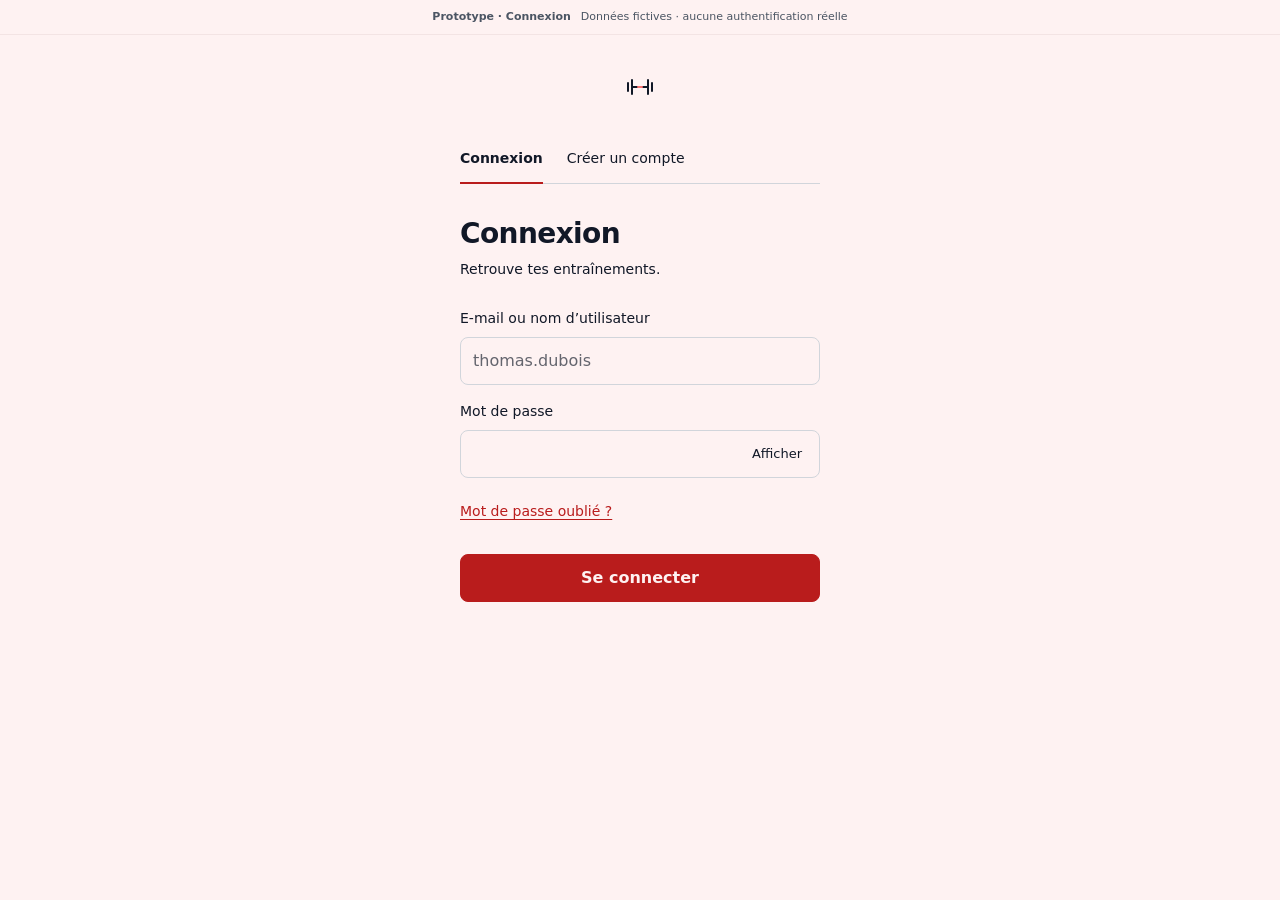
==== prototypes/propotype 1/01-connexion/index.html @ 5e23740f "update the prototype" ====
<!doctype html>
<html lang="fr">
<head>
  <meta charset="utf-8">
  <meta name="viewport" content="width=device-width, initial-scale=1">
  <meta name="theme-color" content="#FEF2F2">
  <title>Connexion — Propotype 1</title>
  <link rel="icon" href="data:,">
  <link rel="stylesheet" href="styles.css">
  <link rel="stylesheet" href="../02-questions-rapides/styles.css">
  <link rel="stylesheet" href="../commun/styles.css">
  <link rel="stylesheet" href="../05-organisation-semaine/styles.css">
  <link rel="stylesheet" href="../05-organisation-semaine/calendrier.css">
  <link rel="stylesheet" href="../06-configuration-seance/styles.css">
  <link rel="stylesheet" href="../07-partages/styles.css">
  <link rel="stylesheet" href="../08-entrainement/styles.css">
  <link rel="stylesheet" href="../commun/ergonomie.css">
  <script defer src="../commun/ergonomie.js"></script>
  <script defer src="../06-configuration-seance/exercices.js"></script>
  <script defer src="../06-configuration-seance/seance.js"></script>
  <script defer src="../08-entrainement/entrainement.js"></script>
  <script defer src="../05-organisation-semaine/semaine.js"></script>
  <script defer src="../05-organisation-semaine/calendrier.js"></script>
  <script defer src="../commun/parcours.js"></script>
  <script defer src="../03-decouverte/seances.js"></script>
  <script defer src="../03-decouverte/decouverte.js"></script>
  <script defer src="../04-mes-entrainements/gabarits.js"></script>
  <script defer src="../04-mes-entrainements/entrainements.js"></script>
  <script defer src="../07-partages/partages.js"></script>
  <script defer src="../02-questions-rapides/01-niveau/niveau.js"></script>
  <script defer src="../02-questions-rapides/02-objectif/objectif.js"></script>
  <script defer src="../02-questions-rapides/03-materiel/materiel.js"></script>
  <script defer src="../02-questions-rapides/questions.js"></script>
  <script defer src="connexion.js"></script>
</head>
<body>
  <aside class="demo-note" aria-label="Cadre de démonstration">
    <p id="demo-screen">Prototype · Connexion</p>
    <p>Données fictives · aucune authentification réelle</p>
  </aside>

  <main id="access-page" class="access-page">
    <div class="sport-mark" aria-hidden="true">
      <svg viewBox="0 0 32 32" fill="none" stroke="currentColor" stroke-width="2" stroke-linecap="round">
        <path d="M8 9v14M4 12v8m20-11v14m4-11v8M8 16h16"/>
        <path class="mark-accent" d="M14 16h4"/>
      </svg>
    </div>

    <div id="access-tabs" class="mode-tabs" role="tablist" aria-label="Accès au compte">
      <button id="login-tab" type="button" role="tab" aria-selected="true" aria-controls="login-panel" tabindex="0">Connexion</button>
      <button id="signup-tab" type="button" role="tab" aria-selected="false" aria-controls="signup-panel" tabindex="-1">Créer un compte</button>
    </div>

    <section id="login-panel" role="tabpanel" aria-labelledby="login-tab">
      <h1>Connexion</h1>
      <p class="intro">Retrouve tes entraînements.</p>
      <form id="login-form" novalidate>
        <div class="field">
          <label for="login-identifier">E-mail ou nom d’utilisateur</label>
          <input id="login-identifier" name="identifier" type="text" autocomplete="username" autocapitalize="none" autocorrect="off" spellcheck="false" placeholder="thomas.dubois" required aria-describedby="login-identifier-error">
          <p id="login-identifier-error" class="error" aria-live="polite" hidden></p>
        </div>
        <div class="field">
          <label for="login-password">Mot de passe</label>
          <div class="password-field">
            <input id="login-password" name="password" type="password" autocomplete="off" required aria-describedby="login-password-error">
            <button type="button" class="password-toggle" data-password="login-password" aria-controls="login-password" aria-pressed="false" aria-label="Afficher le mot de passe">Afficher</button>
          </div>
          <p id="login-password-error" class="error" aria-live="polite" hidden></p>
        </div>
        <button id="forgot-password" class="text-action recovery-link" type="button" aria-haspopup="dialog" aria-controls="recovery-dialog">Mot de passe oublié ?</button>
        <button class="primary-action" type="submit">Se connecter</button>
      </form>
    </section>

    <section id="signup-panel" role="tabpanel" aria-labelledby="signup-tab" hidden>
      <h1>Créer un compte</h1>
      <p class="intro">Prépare ton premier entraînement.</p>
      <form id="signup-form" novalidate>
        <div class="field">
          <label for="signup-email">E-mail</label>
          <input id="signup-email" name="email" type="email" inputmode="email" autocomplete="email" autocapitalize="none" autocorrect="off" spellcheck="false" placeholder="thomas@example.com" required aria-describedby="signup-email-error">
          <p id="signup-email-error" class="error" aria-live="polite" hidden></p>
        </div>
        <div class="field">
          <label for="signup-username">Nom d’utilisateur</label>
          <input id="signup-username" name="username" type="text" autocomplete="username" autocapitalize="none" autocorrect="off" spellcheck="false" placeholder="thomas.dubois" required aria-describedby="signup-username-error">
          <p id="signup-username-error" class="error" aria-live="polite" hidden></p>
        </div>
        <div class="field">
          <label for="signup-password">Mot de passe</label>
          <div class="password-field">
            <input id="signup-password" name="password" type="password" autocomplete="off" required aria-describedby="signup-password-error">
            <button type="button" class="password-toggle" data-password="signup-password" aria-controls="signup-password" aria-pressed="false" aria-label="Afficher le mot de passe">Afficher</button>
          </div>
          <p id="signup-password-error" class="error" aria-live="polite" hidden></p>
        </div>
        <button class="primary-action signup-submit" type="submit">Créer mon compte</button>
      </form>
    </section>

    <noscript><p>Active JavaScript pour essayer les interactions de cette maquette.</p></noscript>
  </main>

  <main id="questions-page" class="questions-page" hidden>
    <section id="question-panel" aria-labelledby="question-title">
      <div class="question-navigation">
        <button id="question-back" class="question-back" type="button" aria-label="Revenir à la connexion">
          <svg viewBox="0 0 24 24" fill="none" stroke="currentColor" stroke-width="1.7" stroke-linecap="round" stroke-linejoin="round" aria-hidden="true"><path d="m14 6-6 6 6 6M8 12h12"/></svg>
        </button>
        <button id="skip-one-question" class="text-action" type="button">Passer cette question</button>
        <button id="skip-questions" class="text-action" type="button">Passer le reste</button>
      </div>
      <p id="question-number" class="question-progress-label" role="status" aria-live="polite"></p>
      <div id="question-progress" class="question-progress" role="progressbar" aria-labelledby="question-number" aria-valuemin="1" aria-valuemax="3" aria-valuenow="1">
        <span></span><span></span><span></span>
      </div>
      <p id="question-greeting" class="question-greeting"></p>
      <h1 id="question-title" class="question-title" tabindex="-1"></h1>
      <div id="question-choices" class="question-choices" role="group" aria-labelledby="question-title" aria-describedby="question-help"></div>
      <p id="question-help" class="question-help">Choisis une réponse pour continuer.</p>
    </section>
  </main>

  <main id="landing-page" class="landing-page" hidden></main>
  <nav id="landing-navigation" aria-label="Navigation principale" hidden></nav>
  <div id="landing-notice" role="status" aria-live="polite"></div>
  <p id="storage-status" role="status" aria-live="polite"></p>

  <dialog id="filters-dialog" aria-labelledby="filters-title">
    <h2 id="filters-title">Filtres</h2>
    <div id="filters-options" class="landing-stack landing-section"></div>
    <button id="clear-filters" type="button" class="text-action">Effacer les filtres</button>
    <button id="close-filters" type="button" class="primary-action">Fermer les filtres</button>
  </dialog>

  <dialog id="recap-dialog" aria-labelledby="recap-title">
    <h2 id="recap-title"></h2>
    <p id="recap-meta" class="recap-meta"></p>
    <p id="recap-description" class="recap-description"></p>
    <h3>Exercices prévus</h3>
    <ol id="recap-exercises" class="recap-exercises"></ol>

    <div class="recap-actions">
      <button id="plan-session" type="button" class="primary-action">Ajouter au calendrier</button>
      <button id="toggle-favorite" type="button" class="landing-button" aria-pressed="false">Ajouter aux favoris</button>
      <button id="save-session" type="button" class="landing-button">Ajouter à mes entraînements</button>
    </div>
    <form id="week-form" class="landing-section" novalidate hidden>
      <label for="week-day">Date de la séance</label>
      <input id="week-day" name="day" type="date" required aria-describedby="week-day-error">
      <p id="week-day-error" class="error" hidden>Choisis une date avant d’ajouter la séance.</p>
      <button type="submit" class="primary-action landing-section">Confirmer le placement</button>
      <button id="cancel-week" type="button" class="text-action">Annuler le placement</button>
    </form>
    <p id="recap-notice" class="landing-hint landing-section" role="status" aria-live="polite"></p>
    <button id="recap-open-mine" class="text-action" type="button" hidden>Voir mes entraînements</button>
    <button id="close-recap" type="button" class="text-action dialog-return">Retour à la liste</button>
  </dialog>

  <dialog id="draft-dialog" aria-labelledby="draft-title">
    <span class="landing-tag">À compléter</span>
    <h2 id="draft-title" class="landing-section"></h2>
    <p class="landing-hint landing-section">Base personnelle conservée, sans exercices ni résultats inventés.</p>
    <dl id="draft-facts" class="draft-facts"></dl>
    <p id="draft-structure" class="landing-hint"></p>
    <p id="draft-next" class="landing-hint landing-section"></p>
    <button id="close-draft" type="button" class="text-action dialog-return">Revenir à mes entraînements</button>
  </dialog>

  <dialog id="recovery-dialog" aria-labelledby="recovery-title" aria-describedby="recovery-description">
    <h2 id="recovery-title">Réinitialiser le mot de passe</h2>
    <p id="recovery-description" class="intro">Indique l’e-mail associé à ton compte.</p>
    <form id="recovery-form" novalidate>
      <div class="field">
        <label for="recovery-email">E-mail</label>
        <input id="recovery-email" name="email" type="email" inputmode="email" autocomplete="email" autocapitalize="none" autocorrect="off" spellcheck="false" placeholder="thomas@example.com" required aria-describedby="recovery-email-error" autofocus>
        <p id="recovery-email-error" class="error" aria-live="polite" hidden></p>
      </div>
      <button class="primary-action" type="submit">Envoyer le lien</button>
    </form>
    <p id="recovery-confirmation" class="recovery-confirmation" role="status" hidden>Simulation : aucun e-mail n’a été envoyé.</p>
    <button id="close-recovery" class="text-action dialog-return" type="button">Revenir à la connexion</button>
  </dialog>
</body>
</html>
---- prototypes/propotype 1/01-connexion/styles.css ----
:root {
  color-scheme: light;
  --primary: #B91C1C;
  --accent: #F87171;
  --ink: #111827;
  --background: #FEF2F2;
  --border: rgb(17 24 39 / 30%);
}

* { box-sizing: border-box; }
body { margin: 0; background: var(--background); color: var(--ink); font: 16px/1.5 system-ui, -apple-system, "Segoe UI", sans-serif; }
button, input { font: inherit; color: inherit; }
button { cursor: pointer; }
[hidden] { display: none !important; }
:focus-visible { outline: 2px solid var(--primary); outline-offset: 4px; }
h1, h2, p { margin: 0; }
h1 { font-size: 28px; font-weight: 600; letter-spacing: -.6px; line-height: 1.25; }
h2 { font-size: 22px; font-weight: 600; line-height: 1.3; letter-spacing: -.4px; }

.demo-note { padding: 16px 24px 0; text-align: center; font-size: 11px; line-height: 1.6; }
.demo-note p:first-child { font-weight: 600; margin-bottom: 2px; }
.access-page { width: 100%; max-width: 408px; margin: 0 auto; padding: 36px 24px 48px; }
.sport-mark { width: 32px; height: 32px; margin: 0 auto 32px; }
.sport-mark svg { display: block; width: 100%; height: 100%; }
.mark-accent { stroke: var(--accent); }
.mode-tabs { display: flex; gap: 24px; margin-bottom: 32px; border-bottom: 1px solid var(--border); }
.mode-tabs button { position: relative; min-height: 48px; border: 0; background: none; padding: 12px 0; font-size: 14px; white-space: nowrap; }
.mode-tabs button[aria-selected="true"] { font-weight: 600; }
.mode-tabs button[aria-selected="true"]::after { content: ""; position: absolute; left: 0; right: 0; bottom: -1px; height: 2px; background: var(--primary); }
.intro { margin: 8px 0 28px; font-size: 14px; }
.field { margin-bottom: 16px; }
label { display: block; margin-bottom: 8px; font-size: 14px; font-weight: 500; }
input { display: block; width: 100%; min-width: 0; height: 48px; padding: 11px 12px; border: 1px solid var(--border); border-radius: 8px; background: var(--background); }
input::placeholder { color: rgb(17 24 39 / 65%); opacity: 1; }
input:focus { border-color: var(--primary); }
input[aria-invalid="true"] { border-color: var(--primary); }
.password-field { position: relative; }
.password-field input { padding-right: 92px; }
.password-toggle { position: absolute; top: 2px; right: 3px; min-width: 80px; min-height: 44px; padding: 0 8px; background: none; border: 0; border-radius: 6px; font-size: 13px; }
.text-action { min-height: 44px; padding: 10px 0; background: none; border: 0; border-radius: 3px; color: var(--primary); font-size: 14px; text-align: left; text-decoration: underline; text-underline-offset: 3px; }
.recovery-link { display: block; margin: -4px 0 20px; }
.primary-action { display: block; width: 100%; min-height: 48px; border: 1px solid var(--primary); border-radius: 8px; background: var(--primary); color: var(--background); padding: 11px 16px; font-weight: 600; }
.primary-action:hover { background: var(--background); color: var(--primary); }
.signup-submit { margin-top: 28px; }
.error { font-size: 13px; line-height: 1.5; margin-top: 6px; color: var(--primary); }
.success-label { font-size: 13px; font-weight: 600; color: var(--primary); margin-bottom: 16px; }
dialog { width: calc(100% - 48px); max-width: 408px; max-height: calc(100dvh - 48px); padding: 24px; border: 1px solid var(--border); border-radius: 12px; background: var(--background); color: var(--ink); overflow-y: auto; }
dialog::backdrop { background: rgb(17 24 39 / 35%); }
.dialog-return { display: block; margin-top: 16px; }
.recovery-confirmation { padding: 16px; border-left: 3px solid var(--accent); font-size: 14px; }

@media (max-height: 650px) { .access-page { padding-top: 24px; } .sport-mark { margin-bottom: 24px; } }
---- prototypes/propotype 1/02-questions-rapides/styles.css ----
.questions-page { width: 100%; max-width: 408px; margin: 0 auto; padding: 24px 24px 32px; }
.question-navigation { display: flex; align-items: center; justify-content: space-between; gap: 12px; margin-bottom: 24px; }
.question-back { display: grid; place-items: center; width: 44px; min-height: 44px; padding: 0; background: none; border: 0; border-radius: 8px; }
.question-back svg { width: 22px; height: 22px; }
.question-navigation .text-action { text-decoration: none; }
.question-progress-label { font-size: 14px; margin-bottom: 10px; }
.question-progress { display: flex; gap: 6px; margin-bottom: 28px; }
.question-progress span { flex: 1; height: 4px; background: var(--border); border-radius: 4px; }
.question-progress span.active { background: var(--primary); }
.question-greeting { overflow: hidden; text-overflow: ellipsis; white-space: nowrap; font-size: 16px; margin-bottom: 8px; }
.question-title { font-size: 28px; margin-bottom: 24px; }
.question-title:focus, #destination-title:focus { outline: none; }
.question-choices { display: grid; gap: 12px; }
.question-choice { display: flex; align-items: center; justify-content: space-between; gap: 8px; width: 100%; min-height: 56px; padding: 12px 16px; background: var(--background); border: 1px solid var(--border); border-radius: 8px; font-size: 16px; text-align: left; }
.question-choice[aria-pressed="true"] { border-color: var(--primary); box-shadow: inset 0 0 0 1px var(--primary); }
.answer-mark { color: var(--primary); flex: none; }
.question-help { font-size: 14px; margin-top: 16px; }
.destination-label { font-size: 13px; color: var(--primary); margin-bottom: 12px; }
.destination-description { font-size: 14px; margin-top: 12px; }
.destination-preferences { font-size: 14px; margin-top: 24px; }
.destination-preferences div { border-bottom: 1px solid var(--border); padding: 12px 0; }
.destination-preferences dt { font-weight: 600; }
.destination-preferences dd { margin: 4px 0 0; }
@media (max-height: 650px) {
  .questions-page { padding-top: 16px; padding-bottom: 24px; }
  .question-navigation { margin-bottom: 16px; }
  .question-progress { margin-bottom: 20px; }
  .question-title { font-size: 26px; margin-bottom: 20px; }
}
@media (prefers-reduced-motion: no-preference) {
  .question-choice { transition: border-color .1s; }
}
---- prototypes/propotype 1/commun/styles.css ----
.landing-page { width:100%; max-width:480px; margin:0 auto; padding:24px 24px 116px; }
.landing-page h1:focus { outline:none; }
.landing-page h2 { font-size:20px; }
.landing-greeting { margin-bottom:8px; font-size:14px; overflow:hidden; text-overflow:ellipsis; white-space:nowrap; }
.landing-lead { margin:12px 0 24px; font-size:14px; }
.landing-hint { font-size:13px; }
.landing-row { display:flex; align-items:center; justify-content:space-between; gap:12px; }
.landing-stack { display:grid; gap:12px; }
.landing-section { margin-top:28px; }
.landing-button { min-height:44px; border:1px solid var(--border); border-radius:8px; background:var(--background); padding:10px 14px; font-weight:500; }
.landing-button.full { width:100%; }
.landing-tag { display:inline-block; padding:3px 7px; border:1px solid var(--border); border-radius:4px; font-size:11px; }
.landing-card { display:block; width:100%; text-align:left; padding:18px; border:1px solid var(--border); border-radius:8px; background:var(--background); }
.landing-card h3 { margin:0 0 8px; font-size:17px; font-weight:600; }
.landing-card p { margin:4px 0 0; font-size:13px; }
.landing-card .card-origin { margin-top:12px; font-size:11px; }
.library-sections { display:flex; gap:20px; border-bottom:1px solid var(--border); margin:24px 0; }
.library-sections button { min-height:44px; background:none; border:0; border-bottom:2px solid transparent; padding:10px 0; font-size:14px; }
.library-sections button[aria-pressed="true"] { border-bottom-color:var(--primary); font-weight:600; }
.filter-toolbar { margin:12px 0; }
.active-filters { display:flex; flex-wrap:wrap; gap:6px; margin:8px 0; }
.active-filters button { min-height:44px; border:1px solid var(--border); border-radius:8px; background:var(--background); font-size:12px; padding:7px 10px; }
.results-heading { margin:24px 0 16px; }
.results-heading p { margin-top:6px; font-size:13px; }
.empty-content { border:1px dashed var(--border); border-radius:8px; padding:24px 18px; margin-top:24px; }
.empty-content h2 { margin-bottom:12px; }
.empty-content p { font-size:14px; }
.empty-content button { margin-top:16px; }
.personal-actions { margin:24px 0; }
.personal-actions .primary-action { width:auto; }
.create-form { margin-top:28px; }
.create-form label { margin-bottom:16px; }
.create-form label input,.create-form label select { margin-top:8px; }
select { display:block; width:100%; min-width:0; min-height:48px; padding:10px 12px; border:1px solid var(--border); border-radius:8px; background:var(--background); color:var(--ink); font:inherit; }
select[aria-invalid="true"] { border-color:var(--primary); }
.form-help { font-size:13px; margin:0 0 20px; }
.recap-meta { margin:12px 0 20px; font-size:14px; }
.recap-description { font-size:14px; margin-bottom:20px; }
.recap-exercises { padding-left:22px; font-size:14px; }
.recap-exercises li { margin-bottom:12px; }
.recap-actions { display:grid; gap:10px; margin-top:24px; }
.saved-list { padding-left:20px; font-size:14px; }
.saved-list li { margin:8px 0; }
.draft-facts { font-size:14px; margin-top:20px; }
.draft-facts div { margin-bottom:12px; }
.draft-facts dt { font-weight:600; }
.draft-facts dd { margin:3px 0 0; }
#landing-navigation { position:fixed; bottom:0; left:50%; transform:translateX(-50%); width:min(480px,100%); display:flex; gap:4px; padding:8px 8px max(12px,env(safe-area-inset-bottom)); border-top:1px solid var(--border); background:var(--background); z-index:2; }
#landing-navigation button { flex:1; min-width:0; display:grid; justify-items:center; gap:5px; min-height:56px; border:0; background:none; font-size:11px; padding:6px 3px; }
#landing-navigation button span { font-size:19px; }
#landing-navigation button[aria-current="page"] { color:var(--primary); font-weight:600; }
#landing-notice { position:fixed; bottom:100px; left:50%; transform:translateX(-50%); max-width:calc(100% - 32px); width:max-content; border:1px solid var(--border); border-left:3px solid var(--accent); border-radius:8px; background:var(--background); padding:12px 16px; font-size:13px; z-index:5; pointer-events:none; }
#landing-notice:empty { display:none; }
dialog .field { margin-top:18px; }
@media (max-width:360px) { .landing-page { padding-left:20px; padding-right:20px; } }
---- prototypes/propotype 1/05-organisation-semaine/styles.css ----
.week-heading { margin:20px 0 12px; }
.week-summary { padding:16px; border:1px solid var(--border); border-radius:8px; margin-bottom:20px; }
.week-summary p + p { margin-top:8px; }
.week-days { list-style:none; padding:0; display:grid; gap:10px; }
.week-day { display:flex; align-items:center; justify-content:space-between; gap:12px; width:100%; text-align:left; padding:16px; min-height:76px; border:1px dashed var(--border); border-radius:8px; background:var(--background); }
.week-day.is-session { border-style:solid; border-left:4px solid var(--primary); }
.week-day.is-rest { border-style:solid; }
.week-day strong,.week-day small { display:block; }
.week-day small { font-size:14px; margin-top:6px; overflow-wrap:anywhere; }
.week-day span:last-child { font-size:12px; flex-shrink:0; }
.week-cycle { border-top:1px solid var(--border); padding-top:20px; }
.week-cycle p { margin-bottom:12px; }
.week-editor label { display:block; margin-top:16px; }
.week-editor input,.week-editor select { margin-top:8px; }
.week-editor .week-check { display:flex; align-items:start; gap:10px; font-size:14px; }
.week-editor .week-check input { width:20px; height:20px; margin:0; flex-shrink:0; }
.week-editor h2 { overflow-wrap:anywhere; }
.week-actions { display:grid; gap:10px; margin-top:24px; }
.week-day:focus-visible { outline:2px solid var(--primary); outline-offset:3px; }

.day-exercises { margin-top:6px; font-size:14px; color:var(--primary); }
---- prototypes/propotype 1/05-organisation-semaine/calendrier.css ----
.landing-page.has-calendar { max-width:760px; }
.calendar-heading { display:flex; align-items:center; justify-content:space-between; gap:12px; margin:12px 0 28px; }
.calendar-heading h1 { margin:4px 0 0; }
.calendar-heading .primary-action { width:auto; margin:0; padding:10px 18px; }
.calendar-eyebrow { font-size:10px; letter-spacing:.13em; font-weight:700; color:#6b7280; margin:0 0 6px; }
.calendar-toolbar,.calendar-period { display:flex; align-items:center; justify-content:space-between; gap:8px; margin-bottom:20px; }
.calendar-switch { display:flex; padding:4px; background:#f3f4f6; border-radius:10px; }
.calendar-switch button { min-height:44px; border:0; background:transparent; border-radius:7px; padding:8px 20px; font-size:14px; }
.calendar-switch button[aria-pressed="true"] { background:#fff; color:var(--primary); box-shadow:0 1px 4px #1118271a; font-weight:600; }
.calendar-period h2 { font-size:19px; margin:0; text-transform:capitalize; }
.calendar-period > div { display:flex; gap:6px; }
.calendar-period button { font-size:23px; padding:4px 13px; }
.calendar-grid { display:grid; grid-template-columns:repeat(7,minmax(0,1fr)); border:1px solid #e5e7eb; border-radius:12px; overflow:hidden; background:#fff; }
.calendar-weekday { padding:12px 0; text-align:center; font-size:11px; color:#6b7280; background:#f9fafb; }
.calendar-cell { min-width:0; min-height:84px; border-top:1px solid #f0f0f0; border-right:1px solid #f0f0f0; padding:3px; }
.calendar-cell:nth-child(7n) { border-right:0; }
.calendar-cell.is-selected { background:#fff1f2; box-shadow:inset 0 0 0 1px #b91c1c; }
.calendar-cell.is-outside { background:#fafafa; color:#9ca3af; }
.calendar-date { display:block; width:100%; min-height:44px; border:0; background:transparent; font-size:12px; padding:2px; }
.calendar-date span { display:inline-grid; place-items:center; width:28px; height:28px; border-radius:50%; }
.calendar-date[aria-current="date"] span { background:var(--primary); color:#fff; font-weight:700; }
.calendar-markers { display:grid; gap:3px; min-width:0; }
.calendar-chip { display:block; width:100%; min-width:0; max-width:100%; overflow:hidden; border:0; border-left:2px solid #b91c1c; border-radius:3px; padding:4px 3px; background:#fee2e2; color:#991b1b; font-size:10px; text-align:left; cursor:grab; }
.calendar-chip span { display:block; overflow:hidden; text-overflow:ellipsis; white-space:nowrap; }
.calendar-chip.is-rest { border-color:#047857; background:#d1fae5; color:#065f46; }
.calendar-grid.is-week .calendar-cell { min-height:70px; }
.calendar-grid.is-week .calendar-chip { height:5px; padding:0; border:0; border-radius:3px; }
.calendar-grid.is-week .calendar-chip span { position:absolute; width:1px; height:1px; overflow:hidden; clip-path:inset(50%); }
.calendar-cell.is-drop-target { box-shadow:inset 0 0 0 2px #b91c1c; background:#ffe4e6; }
.calendar-legend { display:flex; gap:18px; font-size:11px; color:#6b7280; margin:14px 0 28px; }
.calendar-legend span::before { content:''; display:inline-block; width:7px; height:7px; border-radius:50%; margin-right:6px; background:#b91c1c; }
.calendar-legend .legend-rest::before { background:#047857; }
.calendar-selected h2 { font-size:19px; margin:0; text-transform:capitalize; }
.calendar-agenda { display:grid; gap:12px; margin:20px 0 12px; }
.agenda-card { display:flex; gap:14px; align-items:flex-start; width:100%; padding:18px; border:1px solid #fecaca; border-left:4px solid #b91c1c; border-radius:10px; text-align:left; background:#fff; cursor:grab; }
.agenda-card > span:last-child { display:grid; gap:8px; min-width:0; }
.agenda-card strong { font-size:16px; overflow-wrap:anywhere; }
.agenda-card small { color:#991b1b; font-size:10px; letter-spacing:.04em; }
.agenda-card span span { font-size:12px; line-height:1.6; color:#6b7280; }
.agenda-symbol { color:#b91c1c; background:#fff1f2; padding:8px; border-radius:8px; font-size:20px; }
.agenda-card.is-rest { border-color:#a7f3d0; border-left-color:#047857; }
.agenda-card.is-rest small,.agenda-card.is-rest .agenda-symbol { color:#065f46; }
.agenda-card.is-rest .agenda-symbol { background:#ecfdf5; }
.calendar-empty { padding:20px 0; color:#6b7280; font-size:14px; line-height:1.8; }
.calendar-week-action { min-height:44px; font-size:13px; margin-bottom:20px; }
.saved-workouts { border-top:1px solid #e5e7eb; padding-top:8px; margin-top:16px; }
.saved-workouts > summary { font-size:17px; font-weight:600; cursor:pointer; padding:18px 0; }
.saved-workouts > summary span { font-size:12px; font-weight:400; color:#6b7280; margin-left:8px; }
.calendar-choices { display:grid; gap:12px; margin-top:24px; }
.calendar-choices .primary-action { margin:0; }
.calendar-dialog label { margin-top:18px; }
.calendar-dialog input { margin-top:8px; }
.calendar-session-info { margin:16px 0 24px; font-size:13px; line-height:1.7; }
.calendar-session-actions { display:flex; gap:8px; flex-wrap:wrap; margin-bottom:24px; }
@media (max-width:400px) {
  .landing-page.has-calendar { padding-left:14px; padding-right:14px; }
  .calendar-heading .primary-action { padding:10px 12px; font-size:13px; }
  .calendar-switch button { padding:8px 13px; }
  .calendar-period h2,.calendar-selected h2 { font-size:16px; }
  .calendar-cell { min-height:76px; padding:2px; }
  .calendar-chip { font-size:9px; padding:3px 1px; }
}
.calendar-chip,.agenda-card { -webkit-user-select:none; user-select:none; }
.is-dragging { opacity:.55; }
@media (max-width:600px) { .calendar-cell { min-height:62px; } }
---- prototypes/propotype 1/06-configuration-seance/styles.css ----
.session-add { margin:16px 0; }
.session-exercises { list-style:none; padding:0; display:grid; gap:14px; }
.session-card { border:1px solid var(--border); border-radius:8px; padding:16px; }
.exercise-edit { display:grid; gap:10px; width:100%; border:0; background:none; padding:0; text-align:left; min-height:60px; }
.exercise-edit strong { font-size:17px; overflow-wrap:anywhere; }
.exercise-edit span { font-size:14px; }
.exercise-edit small { color:var(--primary); font-size:13px; }
.exercise-actions { display:flex; flex-wrap:wrap; gap:8px; margin-top:14px; }
.exercise-actions .text-action { min-height:44px; padding:8px; }
.exercise-actions button:disabled { opacity:.45; cursor:default; }
.tracking-fixed { font-size:14px; margin:16px 0; }
.tracking-choice { display:flex; gap:12px; align-items:center; min-height:48px; font-size:14px; }
.tracking-choice input { width:20px; height:20px; margin:0; flex-shrink:0; }
.tracking-choices details { margin-top:12px; }
.tracking-choices summary,.exercise-dialog summary { min-height:44px; padding:12px 0; cursor:pointer; font-size:14px; }
.exercise-dialog { max-height:85dvh; overflow-y:auto; }
.exercise-dialog textarea { width:100%; margin-top:8px; padding:10px; border:1px solid var(--border); border-radius:8px; background:var(--background); color:var(--ink); font:inherit; resize:vertical; }
.reps-range { display:grid; grid-template-columns:1fr 1fr; gap:12px; }
.reps-range label { min-width:0; }
.reps-range input { min-width:0; }
@media (max-width:360px) { .reps-range { grid-template-columns:1fr; gap:0; } }
.exercise-picker { display:grid; grid-template-columns:minmax(0,1fr) 120px; gap:16px; align-items:center; margin:24px 0 16px; }
.exercise-picker-controls { min-width:0; }
.exercise-picker-controls label + label { margin-top:16px; }
.exercise-picker-controls input,.exercise-picker-controls select { margin-top:8px; }
.exercise-preview { margin:0; min-width:0; }
.exercise-preview img { display:block; width:100%; height:120px; object-fit:contain; border-radius:10px; }
.exercise-preview figcaption { font-size:12px; line-height:1.5; margin-top:8px; }
.exercise-picker-controls .landing-hint { margin-top:10px; }
#new-exercise-form input[type="file"] { padding:8px; font-size:13px; }
@media (max-width:360px) { .exercise-picker { grid-template-columns:minmax(0,1fr) 86px; gap:10px; } .exercise-preview img { height:94px; } }

.creation-preferences summary { min-height:44px; padding:12px 0; cursor:pointer; font-size:14px; }

.preparation-subtitle { margin:10px 0 24px; font-size:14px; color:#4b5563; }
.preparation-actions { margin:24px 0 16px; }
.preparation-actions h2 { font-size:19px; }
.preparation-card { background:#fff; border-color:#e5e7eb; }
.preparation-card.is-incomplete { border-color:#b91c1c; background:#fff1f2; }
.preparation-exercise-heading { display:flex; align-items:center; gap:14px; margin-bottom:16px; }
.preparation-exercise-heading img { flex:0 0 80px; width:80px; height:80px; object-fit:contain; background:#fff; border-radius:8px; }
.preparation-exercise-heading > div { min-width:0; }
.preparation-exercise-heading h2 { font-size:17px; overflow-wrap:anywhere; }
.preparation-exercise-heading p { font-size:12px; color:#4b5563; margin:6px 0; }
.completion-label { font-size:11px; color:#4b5563; }
.is-incomplete .completion-label { color:#b91c1c; font-weight:600; }
.exercise-instruction { font-size:14px; margin-bottom:18px; }
.prepared-targets { font-size:14px; font-weight:600; margin-bottom:16px; }
.prepared-details { font-size:13px; margin:0; }
.prepared-details div + div { margin-top:12px; }
.prepared-details dt { font-weight:600; }
.prepared-details dd { margin:4px 0 0; white-space:pre-wrap; overflow-wrap:anywhere; }
.inline-targets { display:grid; grid-template-columns:repeat(2,minmax(0,1fr)); gap:10px; margin-bottom:12px; }
.inline-targets label { font-size:12px; }
.inline-targets input { margin-top:6px; background:#fff; }
.inline-targets input.is-missing { background:#fff1f2; border-color:#b91c1c; }
.preparation-card textarea { display:block; width:100%; margin-top:6px; padding:10px; border:1px solid var(--border); border-radius:8px; background:#fff; color:var(--ink); font:inherit; resize:vertical; }
.preparation-card > label { margin-top:14px; }
.preparation-footer { display:grid; gap:12px; margin-top:28px; }
.review-points { padding:16px; border:1px solid #e5e7eb; border-radius:10px; background:#fff; }
.review-points h2 { font-size:17px; margin-bottom:10px; }
.review-points p { font-size:13px; overflow-wrap:anywhere; }
.review-points article { border-left:3px solid var(--primary); padding-left:12px; margin:12px 0; }
.review-points article p + p { margin-top:6px; }
.review-points .landing-hint { margin-top:12px; font-size:11px; color:#4b5563; }
.preparation-notice { margin:18px 0; font-size:13px; line-height:1.7; }
#preparation-scope .tracking-choice { align-items:flex-start; }
#preparation-scope input { width:20px; flex:0 0 20px; margin-top:3px; }
.preparation-cycle { margin:-12px 0 20px; font-size:12px; color:#4b5563; }
---- prototypes/propotype 1/07-partages/styles.css ----
.t4-card,.t4-preview { border:1px solid var(--border); border-radius:10px; padding:16px; background:var(--background); }
.t4-card h2,.t4-preview h2 { margin:0 0 8px; font-size:18px; }
.t4-card p { margin:6px 0 12px; font-size:14px; }
.t4-program { padding-left:22px; }
.t4-program > li { margin:12px 0; }
.t4-program ul { padding-left:20px; font-size:14px; }
.t4-privacy { margin-top:24px; padding:14px; border:1px dashed var(--border); border-radius:8px; background:#f7f8fa; }
.t4-privacy h2 { margin:0 0 8px; font-size:17px; }
.t4-privacy ul { margin:0; padding-left:20px; font-size:14px; }
.t4-check { display:flex; align-items:flex-start; gap:10px; margin:20px 0; font-size:14px; }
.t4-check input,.t4-fieldset input { width:20px; height:20px; flex:none; accent-color:var(--primary); }
.t4-error,.t4-ok { border-radius:8px; padding:12px; font-size:14px; }
.t4-error { color:#8f1818; background:#fff0f0; }
.t4-ok { color:#14532d; background:#eef8f0; }
.t4-fieldset { margin:20px 0; padding:14px; border:1px solid var(--border); border-radius:8px; }
.t4-fieldset label { display:flex; align-items:center; gap:8px; margin:12px 0; }
.t4-preview { margin-top:20px; }
.t4-preview h3 { margin-top:20px; }
.t4-privacy-note { border-top:1px solid var(--border); padding-top:12px; font-size:13px; }
.t4-comment { margin:12px 0; padding:14px; border:1px solid var(--border); border-radius:8px; }
.t4-comment p { margin:4px 0 10px; }
.t4-reply { margin-left:16px!important; padding:10px; background:#f7f8fa; border-radius:6px; }
.t4-reply-form label { display:block; }
.t4-reply-form input { display:block; width:100%; min-height:44px; margin:6px 0; padding:10px; border:1px solid var(--border); border-radius:6px; }
.t4-actions { display:grid; gap:10px; margin-top:24px; }
---- prototypes/propotype 1/08-entrainement/styles.css ----
.training-status { padding:12px; border-radius:8px; background:#fff; font-size:12px; margin-bottom:24px; }
.training-exercise { margin:24px 0; }
.training-exercise img { display:block; margin:0 auto 18px; object-fit:contain; }
.training-exercise h2 { margin-bottom:16px; }
.training-exercise p { font-size:14px; margin:12px 0; overflow-wrap:anywhere; }
.training-targets { border:1px solid #d1d5db; border-radius:8px; background:#fff; padding:14px; font-size:13px; }
.training-targets.is-incomplete { border-color:#b91c1c; background:#fff1f2; }
.training-targets p { margin-top:6px; }
.training-series { display:grid; gap:16px; margin:20px 0; }
.training-set { min-width:0; margin:0; padding:14px; border:1px solid #d1d5db; border-radius:8px; background:#fff; }
.training-set legend { font-weight:600; font-size:13px; }
.training-result-fields { display:grid; grid-template-columns:repeat(2,minmax(0,1fr)); gap:10px; }
.training-result-fields label { font-size:12px; }
.training-result-fields input { background:#fff; margin-top:6px; }
.set-status { font-size:12px; margin-top:12px; }
.training-navigation { display:flex; gap:10px; margin-top:24px; }
.training-navigation button { flex:1; min-width:0; font-size:12px; }
.training-navigation button:disabled { opacity:.45; }
---- prototypes/propotype 1/commun/ergonomie.css ----
:root { --border:#d1d5db; }
body { font-size:16px; }
.landing-page { max-width:760px; padding:20px 20px 160px; }
.landing-page h1 { font-size:26px; }
.demo-note { display:flex; flex-wrap:wrap; justify-content:center; gap:4px 10px; padding:8px 16px; color:#4b5563; font-size:11px; border-bottom:1px solid #f3e4e4; }
.demo-note p:first-child { margin:0; }
.landing-card,.session-card,.t4-card,.t4-preview { background:#fff; border-color:#e5e7eb; border-radius:12px; }
.landing-card { padding:16px; }
.landing-card p,.landing-hint,.form-help,.prepared-details,.set-status { font-size:13px; }
.landing-card .card-origin,.calendar-eyebrow,.agenda-card small,.completion-label { font-size:12px; letter-spacing:0; }
button { touch-action:manipulation; }
.landing-button,.primary-action,.text-action { min-height:44px; }
button:disabled { cursor:default; opacity:.5; }
input,textarea,select { font-size:16px; scroll-margin-block:100px 180px; }
input[aria-invalid="true"],textarea[aria-invalid="true"],select[aria-invalid="true"] { border:2px solid #b91c1c; background:#fff1f2; }
.numeric-error { display:block; font-size:12px; margin-top:4px; }
.numeric-error:empty { display:none; }
.picker-results { display:grid; gap:8px; margin:16px 0; }
.picker-result { display:flex; align-items:center; gap:12px; width:100%; min-height:56px; padding:12px; border:1px solid #e5e7eb; border-radius:10px; background:#fff; color:var(--ink); text-align:left; }
.picker-result > span:first-of-type { flex:1; min-width:0; }
.picker-result strong { display:block; font-size:15px; overflow-wrap:anywhere; }
.picker-result small { display:block; margin-top:4px; color:#4b5563; font-size:12px; }
.picker-result img { object-fit:contain; flex:0 0 52px; }
.picker-result > span:last-child:not(:first-child) { font-size:13px; color:var(--primary); }
.review-empty,.draft-status { margin:12px 0; font-size:13px; color:#4b5563; }
.ready-status { display:inline-block; padding:6px 10px; margin:4px 0 12px; border:1px solid #e5e7eb; border-radius:8px; background:#fff; font-size:13px; }
.preparation-subtitle { margin-bottom:12px; }
.preparation-actions { margin:16px 0; }
.preparation-exercise-heading img { width:60px; height:60px; flex-basis:60px; }
.preparation-exercise-heading { gap:10px; margin-bottom:10px; }
.preparation-card { padding:14px; }
.preparation-card.is-incomplete { border-color:#b91c1c; background:#fff1f2; }
.preparation-card .exercise-instruction { margin-bottom:12px; }
.prepared-details { display:grid; grid-template-columns:1fr 1fr; gap:12px; }
.prepared-details div + div { margin-top:0; }
.prepared-details dd { font-size:13px; }
.preparation-footer { position:fixed; bottom:0; left:50%; transform:translateX(-50%); width:min(760px,100%); z-index:3; display:flex; flex-wrap:wrap; gap:8px; padding:10px 20px max(10px,env(safe-area-inset-bottom)); margin:0; background:#fff; border-top:1px solid #e5e7eb; box-shadow:0 -4px 16px #11182708; }
.preparation-footer > .primary-action { flex:1 1 100%; }
.preparation-footer > .landing-button { flex:1; }
.preparation-footer > .text-action { padding:8px; font-size:12px; }
.expert-tools { padding:12px; margin:12px 0; border:1px solid #e5e7eb; border-radius:10px; background:#fff; font-size:13px; }
.expert-tools summary { min-height:44px; padding:10px 0; cursor:pointer; font-weight:600; }
.expert-tools p { margin:8px 0; }
.bulk-exercise-check { margin:0; flex:0 0 22px; }
.bulk-exercise-check input { width:22px; height:22px; margin:0; }
.batch-days { display:flex; flex-wrap:wrap; gap:8px; padding:8px; border:0; }
.batch-days label { display:flex; align-items:center; gap:6px; min-height:44px; border:1px solid #d1d5db; border-radius:8px; padding:6px 9px; font-size:13px; }
.batch-days input { width:20px; height:20px; margin:0; }
.agenda-row { position:relative; }
.resume-workout { display:block; width:100%; margin-top:6px; background:#fff; color:var(--primary); font-weight:600; }
.preference-link { float:right; font-size:12px; }
.calendar-heading { clear:both; margin:8px 0 16px; }
.calendar-toolbar { margin-bottom:12px; }
.calendar-period { margin-bottom:12px; }
.calendar-legend { margin:10px 0 18px; font-size:12px; }
.calendar-switch button { font-size:14px; }
.calendar-weekday { font-size:12px; padding:8px 0; }
.calendar-cell { position:relative; padding:40px 3px 6px; min-height:78px; }
.calendar-date { position:absolute; inset:0; z-index:1; min-height:44px; display:flex; justify-content:center; align-items:flex-start; padding-top:6px; }
.calendar-date span { font-size:13px; }
.calendar-markers { position:relative; pointer-events:none; }
.calendar-chip { font-size:11px; min-height:18px; cursor:default; }
.calendar-overflow { display:block; text-align:center; font-size:11px; color:#4b5563; }
.calendar-grid.is-week .calendar-cell { min-height:62px; }
.calendar-grid.is-week .calendar-chip { min-height:5px; }
.training-title { display:flex; align-items:center; justify-content:space-between; gap:12px; margin:8px 0; }
.training-title h1 { font-size:22px; }
.training-exercise { margin:12px 0 16px; }
.training-exercise-heading { display:flex; align-items:center; gap:12px; }
.training-exercise-heading img { flex:0 0 62px; width:62px; height:62px; margin:0; }
.training-exercise-heading h2 { font-size:18px; margin:0; }
.training-exercise-heading p { font-size:13px; margin:6px 0 0; }
.training-exercise > p { margin:8px 0; font-size:13px; }
.training-context { display:grid; grid-template-columns:1fr 1fr; gap:10px; }
.training-context p { margin:0; font-size:12px; }
.training-series { gap:10px; margin:12px 0; }
.training-set { padding:10px 12px; }
.training-result-fields { grid-template-columns:repeat(2,minmax(0,1fr)); gap:8px; }
.training-result-fields:has([data-result-key="rpe"]) { grid-template-columns:repeat(3,minmax(0,1fr)); }
.training-result-fields input { padding:8px; }
.set-tools { display:flex; align-items:center; flex-wrap:wrap; justify-content:space-between; gap:6px; }
.set-status { margin-top:6px; font-size:12px; }
.repeat-result { font-size:12px; padding:6px 0; }
.training-navigation { position:sticky; bottom:8px; background:#fff; border:1px solid #e5e7eb; border-radius:10px; padding:8px; }
#landing-notice { pointer-events:auto; bottom:148px; max-height:160px; overflow:auto; display:flex; align-items:center; gap:12px; font-size:13px; }
#landing-notice:empty { display:none; }
#landing-notice .text-action { flex-shrink:0; }
#storage-status { position:fixed; z-index:9; top:0; left:0; right:0; background:#fff1f2; color:#991b1b; border-bottom:2px solid #b91c1c; font-size:13px; padding:10px 16px; }
#storage-status:empty { display:none; }
dialog { max-width:520px; border-color:#e5e7eb; padding:20px; }
dialog h2 { margin-bottom:16px; font-size:21px; }
dialog > p { font-size:14px; margin:12px 0; }
.sharing-content { background:#fff; border:1px solid #e5e7eb; border-radius:10px; padding:14px; margin:16px 0; font-size:13px; }
.sharing-content h2 { font-size:17px; }
.sharing-content ol { padding-left:20px; }
#landing-navigation { width:min(760px,100%); }
#landing-navigation button { font-size:12px; }
@media (max-width:600px) {
  dialog { position:fixed; inset:auto 0 0; margin:0; width:100%; max-width:none; max-height:88dvh; border-radius:18px 18px 0 0; padding-bottom:max(20px,env(safe-area-inset-bottom)); }
  .landing-page,.landing-page.has-calendar { padding:16px 16px 160px; }
  .question-navigation { flex-wrap:wrap; gap:8px; }
}
@media (max-width:350px) { .training-result-fields:has([data-result-key="rpe"]) { grid-template-columns:repeat(2,minmax(0,1fr)); } .prepared-details,.training-context { grid-template-columns:1fr; gap:6px; } }
.bulk-exercise-check { flex-basis:44px; width:44px; min-height:44px; display:grid; place-items:center; }
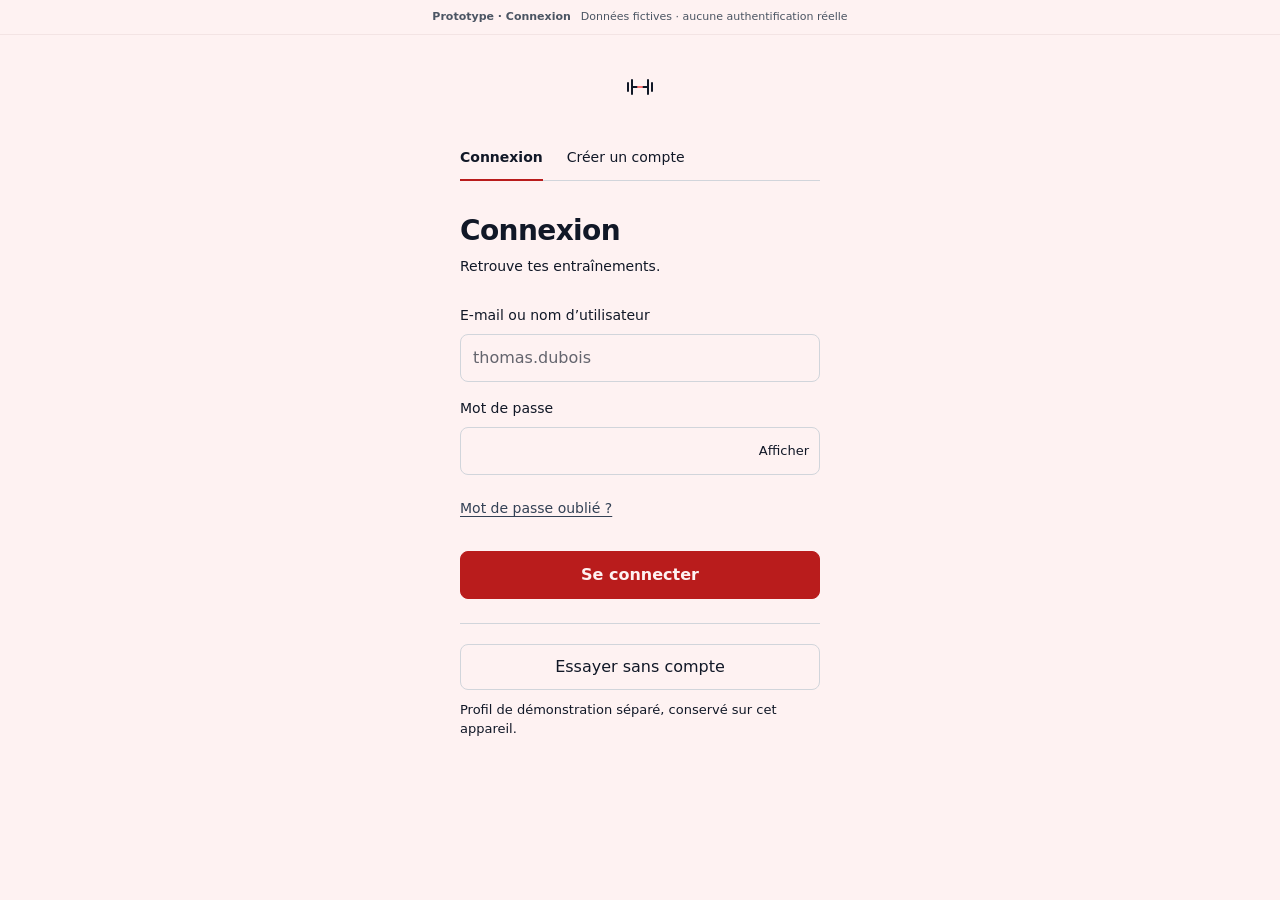
==== commit f6d462cb: "feat: complete remaining ergonomics improvements" ====
--- a/prototypes/propotype 1/01-connexion/index.html
+++ b/prototypes/propotype 1/01-connexion/index.html
@@ -18,11 +18,15 @@
   <script defer src="../commun/ergonomie.js"></script>
   <script defer src="../06-configuration-seance/exercices.js"></script>
   <script defer src="../06-configuration-seance/seance.js"></script>
+  <script defer src="../08-entrainement/enrichissement.js"></script>
+  <script defer src="../08-entrainement/bilan.js"></script>
   <script defer src="../08-entrainement/entrainement.js"></script>
   <script defer src="../05-organisation-semaine/semaine.js"></script>
   <script defer src="../05-organisation-semaine/calendrier.js"></script>
+  <script defer src="../commun/disponibilites.js"></script>
   <script defer src="../commun/parcours.js"></script>
   <script defer src="../03-decouverte/seances.js"></script>
+  <script defer src="../03-decouverte/programmes.js"></script>
   <script defer src="../03-decouverte/decouverte.js"></script>
   <script defer src="../04-mes-entrainements/gabarits.js"></script>
   <script defer src="../04-mes-entrainements/entrainements.js"></script>
@@ -100,6 +104,7 @@
       </form>
     </section>
 
+    <div class="demo-access"><button id="try-demo" class="landing-button full" type="button">Essayer sans compte</button><p class="form-help">Profil de démonstration séparé, conservé sur cet appareil.</p></div>
     <noscript><p>Active JavaScript pour essayer les interactions de cette maquette.</p></noscript>
   </main>
 
@@ -118,6 +123,7 @@
       </div>
       <p id="question-greeting" class="question-greeting"></p>
       <h1 id="question-title" class="question-title" tabindex="-1"></h1>
+      <p id="question-save-status" class="form-help" role="status"></p>
       <div id="question-choices" class="question-choices" role="group" aria-labelledby="question-title" aria-describedby="question-help"></div>
       <p id="question-help" class="question-help">Choisis une réponse pour continuer.</p>
     </section>
--- a/prototypes/propotype 1/commun/ergonomie.css
+++ b/prototypes/propotype 1/commun/ergonomie.css
@@ -102,3 +102,274 @@
 }
 @media (max-width:350px) { .training-result-fields:has([data-result-key="rpe"]) { grid-template-columns:repeat(2,minmax(0,1fr)); } .prepared-details,.training-context { grid-template-columns:1fr; gap:6px; } }
 .bulk-exercise-check { flex-basis:44px; width:44px; min-height:44px; display:grid; place-items:center; }
+.availability-days { border:1px solid #e5e7eb; border-radius:8px; padding:10px; display:grid; grid-template-columns:repeat(2,minmax(0,1fr)); gap:4px; }
+.availability-days label { display:flex; align-items:center; gap:8px; min-height:44px; font-size:14px; }
+.availability-days input { width:20px; height:20px; flex-shrink:0; }
+.availability-warning { color:#92400e; background:#fffbeb; border-radius:6px; padding:8px; font-size:13px; overflow-wrap:anywhere; }
+.import-sessions { padding-left:20px; font-size:14px; }
+.import-sessions > li { margin:12px 0; }
+.import-sessions ul { padding-left:18px; }
+.agenda-card.is-milestone { border-color:#2563eb; border-left-color:#2563eb; }
+.is-milestone .agenda-symbol { background:#eff6ff; color:#1d4ed8; }
+.calendar-markers .milestone-marker { color:#1d4ed8; font-size:15px; line-height:18px; }
+.calendar-legend .legend-milestone::before { background:#2563eb; }
+.calendar-legend { flex-wrap:wrap; }
+#program-import-dialog { overflow-wrap:anywhere; }
+
+.agenda-card.is-milestone small { color:#1d4ed8; }
+/* T2.1 : repères proches des premières saisies, sans masquer les consignes. */
+.training-title .week-heading { margin:0 0 3px; font-size:12px; }
+.training-save-indicator { max-width:110px; flex:0 0 96px; text-align:right; font-size:11px; color:#6b7280; }
+.training-save-indicator > span { display:block; margin-top:3px; }
+.training-day-state { margin:4px 0 8px; border-block:1px solid #e5e7eb; padding:4px 0; font-size:13px; }
+.training-day-state summary { min-height:44px; padding:8px 0; cursor:pointer; font-weight:600; }
+.training-day-state summary span { display:inline; color:#6b7280; font-weight:400; font-size:12px; margin-left:6px; }
+.day-state-group { margin:10px 0; }
+.day-state-group > p { margin-bottom:6px; }
+.day-state-choices { display:flex; flex-wrap:wrap; gap:6px; }
+.day-state-choices button { padding:8px 10px; font-size:13px; flex:1; }
+.day-state-choices [aria-pressed="true"] { color:#991b1b; background:#fff1f2; border-color:#b91c1c; }
+.training-series-position { font-size:13px; font-weight:600; color:#991b1b; }
+.training-exercise { margin:8px 0 6px; }
+.training-history { margin:6px 0; padding:6px 10px; border-left:3px solid #9ca3af; background:#fff; border-radius:6px; font-size:12px; }
+.training-history p + p { margin-top:5px; }
+.training-history-empty { font-size:12px; color:#6b7280; margin:8px 0 12px; }
+.training-series { margin-block:6px; }
+.training-set.is-current { border-color:#b91c1c; box-shadow:inset 3px 0 #b91c1c; }
+.training-set legend button { padding:4px 8px; font-size:13px; font-weight:600; }
+.training-set legend [aria-pressed="true"]::after { content:' · en cours'; }
+.set-target { font-size:12px; padding-bottom:6px; margin-bottom:6px; border-bottom:1px solid #e5e7eb; }
+.set-target .text-action { display:inline-block; padding:4px 6px; font-size:12px; }
+.set-target .initial-target { color:#6b7280; margin-top:5px; }
+.set-adaptation { padding:12px; margin:8px 0 14px; border:1px solid #e5e7eb; border-radius:8px; background:#f9fafb; }
+.set-adaptation-form > p { font-size:13px; margin:6px 0; }
+.set-adaptation-form > label { display:block; margin:10px 0; font-size:13px; }
+.set-adaptation-form .training-result-fields { margin:12px 0; }
+.set-adaptation-form .week-actions { margin-top:10px; }
+/* T2.2 : les cas particuliers restent hors du chemin de saisie courant. */
+.set-outcome-tools { margin-top:10px; border-top:1px solid #e5e7eb; padding-top:4px; font-size:13px; }
+.set-outcome-tools summary { min-height:44px; cursor:pointer; padding:10px 0; }
+.set-outcome-choices { display:flex; flex-wrap:wrap; gap:6px; margin:8px 0; }
+.set-outcome-choices button { flex:1; padding:8px; font-size:13px; }
+.set-outcome-choices [aria-pressed="true"] { background:#fff1f2; border-color:#b91c1c; color:#991b1b; }
+.set-outcome-tools > label { display:block; margin-top:10px; }
+.set-outcome-tools .set-adapted-check { display:flex; align-items:center; gap:8px; min-height:44px; }
+.set-adapted-check input { width:20px; height:20px; flex-shrink:0; }
+.training-set[data-outcome="completed"] .set-status { color:#065f46; }
+.training-set[data-outcome="interrupted"] .set-status { color:#92400e; font-weight:600; }
+.training-set[data-outcome="skipped"] { background:#f9fafb; }
+.training-set[data-outcome="skipped"] .set-status { font-weight:600; }
+.skipped-result-note { color:#4b5563; font-size:12px; margin:8px 0; }
+.training-result-fields select { margin-top:6px; min-height:48px; padding:8px; }
+@media (min-width:351px) { .training-result-fields:has([data-result-key="feeling"]) { grid-template-columns:repeat(3,minmax(0,1fr)); } }
+.training-exercise-heading > div { flex:1; min-width:0; }
+.enrichment-quick-action { flex:0 0 44px; width:44px; padding:6px; font-size:22px; }
+.training-context-fields { display:grid; gap:10px; margin-top:12px; }
+.training-context-fields > label { display:block; }
+.training-enrichment { margin:14px 0; padding:10px 12px; border:1px solid #e5e7eb; border-radius:10px; background:#fff; font-size:13px; }
+.training-enrichment summary { min-height:44px; padding:8px 0; font-weight:600; cursor:pointer; }
+.training-enrichment summary span { display:block; font-size:12px; font-weight:400; color:#6b7280; }
+.training-enrichment > label { display:block; margin-top:12px; }
+.training-enrichment textarea { margin-top:6px; }
+.training-media-heading { margin:18px 0 8px; }
+.training-media-heading h3 { font-size:16px; margin-bottom:10px; }
+.media-file-label { display:inline-flex; align-items:center; position:relative; cursor:pointer; }
+.media-file-label input { position:absolute; opacity:0; width:1px; height:1px; }
+.media-file-label:focus-within { outline:2px solid #b91c1c; outline-offset:3px; }
+.training-media-card { margin-top:12px; border-top:1px solid #e5e7eb; padding-top:12px; overflow-wrap:anywhere; }
+.training-media-card > label { display:block; margin-top:10px; }
+.training-media-card img,.training-media-card video { display:block; max-width:100%; max-height:240px; margin:10px auto; border-radius:8px; }
+.training-media-card .text-action { display:inline-flex; align-items:center; margin-top:6px; }
+.training-actual-setting { color:#065f46; }
+.enrichment-quick-action { font-size:18px; line-height:1.1; }
+.enrichment-quick-action span { display:block; font-size:11px; }
+.training-enrichment { overflow-wrap:anywhere; }
+.training-enrichment textarea,.training-day-state textarea { display:block; width:100%; min-height:76px; padding:10px; border:1px solid var(--border); border-radius:8px; background:#fff; color:var(--ink); font:inherit; font-size:16px; resize:vertical; }
+.training-top-actions { display:flex; align-items:center; justify-content:space-between; gap:12px; }
+.training-top-actions .text-action { font-size:13px; }
+.review-counts { display:flex; flex-wrap:wrap; gap:8px; margin:14px 0; font-size:13px; }
+.review-counts span { padding:6px 9px; border:1px solid #e5e7eb; border-radius:8px; background:#fff; }
+.review-warning { padding:12px; margin:12px 0; background:#fffbeb; color:#92400e; border-radius:8px; font-size:13px; }
+.review-exercise { margin:18px 0; padding:14px; border:1px solid #e5e7eb; border-radius:10px; background:#fff; }
+.review-exercise h2 { font-size:19px; }
+.review-results { list-style:none; padding:0; margin:12px 0 0; }
+.review-results li { border-top:1px solid #e5e7eb; padding:12px 0; font-size:13px; }
+.review-results li p { margin-top:6px; overflow-wrap:anywhere; }
+.review-set-status { font-size:12px; text-align:right; }
+.review-row-actions { display:flex; flex-wrap:wrap; gap:12px; }
+.review-row-actions .text-action { font-size:12px; }
+.review-notes { margin:12px 0; font-size:13px; }
+.review-notes summary { min-height:44px; padding:10px 0; cursor:pointer; }
+.review-notes p { margin-top:8px; overflow-wrap:anywhere; }
+.review-errors { padding:12px; border:1px solid #b91c1c; border-radius:8px; }
+.review-errors h2 { font-size:17px; }
+.review-final-feeling { margin:20px 0; }
+.review-final-feeling h2 { font-size:19px; margin-bottom:12px; }
+.review-final-feeling label { margin:12px 0; }
+.review-final-feeling textarea { display:block; width:100%; padding:10px; border:1px solid var(--border); border-radius:8px; background:#fff; font:inherit; font-size:16px; }
+.review-footer { position:sticky; bottom:8px; padding:12px; background:#fff; border:1px solid #e5e7eb; border-radius:10px; }
+.review-footer p { font-size:12px; margin-bottom:8px; }
+
+/* Cours 5/6 : saisie et feedback au plus près de leur objet. */
+body:has(#storage-status:not(:empty)) { padding-top:100px; }
+#storage-status .text-action { display:block; padding:4px 0; }
+.calendar-day-link { display:block; margin:0 0 8px; font-size:13px; }
+#selected-date-title { scroll-margin-top:20px; }
+.ongoing-sessions { margin:8px 0 14px; padding:10px; border:1px solid #d1d5db; border-radius:10px; background:#fff; }
+.ongoing-sessions h2 { font-size:16px; margin-bottom:6px; }
+.ongoing-sessions .picker-result { border:0; padding:6px; min-height:48px; }
+.picker-multiple-actions { position:sticky; top:0; z-index:2; padding:8px 0; background:var(--background); }
+.picker-multiple-actions p { font-size:13px; margin-top:6px; }
+.picker-result[aria-pressed="true"] { border-color:#b91c1c; background:#fff1f2; }
+.context-secondary summary,.review-final-feeling summary { min-height:44px; padding:10px 0; cursor:pointer; font-weight:600; }
+.context-secondary label { margin-top:10px; }
+.training-title { margin:4px 0; }
+.training-title h1 { font-size:20px; }
+.training-day-state { margin:2px 0 6px; }
+.training-exercise h2 { font-size:17px; }
+.training-exercise > p { margin:4px 0; }
+.training-exercise-heading img { width:44px; height:44px; flex-basis:44px; }
+.training-exercise-heading { gap:8px; }
+.training-exercise { margin:6px 0; }
+.exercise-common-target { margin:6px 0 10px; padding:7px 9px; background:#f3f4f6; border-radius:6px; font-size:13px; overflow-wrap:anywhere; }
+.compact-series .training-set { position:relative; padding:6px 10px 8px; }
+.compact-series .training-set legend button { font-size:13px; }
+.compact-series .compact-adapt { display:block; margin:-4px 0 0 auto; padding:4px 0; min-height:44px; font-size:12px; }
+.compact-series .training-result-fields input,.compact-series .training-result-fields select { margin-top:3px; }
+.compact-series .set-tools { gap:4px; }
+.compact-series .set-status { margin-top:2px; }
+.compact-series .set-outcome-tools { margin-top:4px; padding-top:0; }
+.compact-series .set-outcome-tools:not([open]) { border:0; }
+.compact-series .set-outcome-tools summary { padding:8px 0; }
+.compact-series .error:empty { display:none; }
+.review-exercise { padding:10px 12px; margin:12px 0; }
+.review-exercise h2 { font-size:17px; }
+.review-exercise .exercise-common-target { margin:6px 0; font-size:12px; }
+.review-results { margin-top:6px; }
+.review-results li { padding:8px 0; }
+.review-results li p { margin-top:3px; line-height:1.4; }
+.review-row-actions { gap:6px 12px; }
+.review-results .review-row-actions button { padding:6px 0; }
+.review-notes { margin:4px 0; }
+.compact-series .training-set { display:grid; grid-template-columns:repeat(2,minmax(0,1fr)); gap:0 8px; }
+.compact-series .training-set > .set-target { grid-column:1 / -1; }
+.compact-series .training-result-fields { grid-column:1 / -1; }
+.compact-series .set-tools { grid-column:1 / -1; }
+.compact-series .training-set > .error { grid-column:1 / -1; }
+.compact-series .compact-adapt { grid-column:1; margin:0; text-align:left; }
+.compact-series .set-adaptation { grid-column:1 / -1; }
+.compact-series .set-outcome-tools { grid-column:2; margin:0; align-self:start; }
+.compact-series .set-outcome-tools[open] { grid-column:1 / -1; }
+.compact-series .skipped-result-note,.compact-series [data-resume-set] { grid-column:1 / -1; }
+
+.preparation-add-actions { display:flex; align-items:center; justify-content:flex-end; flex-wrap:wrap; gap:4px 10px; }
+.preparation-add-actions .text-action { font-size:13px; }
+
+/* Deuxième lot : détails facultatifs et résolution des erreurs dans leur contexte. */
+.preparation-details { margin:8px 0; border-top:1px solid #e5e7eb; }
+.preparation-details summary { min-height:44px; padding:10px 0; cursor:pointer; font-size:14px; font-weight:600; }
+.preparation-details summary span { display:block; font-size:12px; font-weight:400; color:#4b5563; overflow:hidden; text-overflow:ellipsis; white-space:nowrap; }
+.preparation-details label { margin:8px 0; }
+#placement-resolutions fieldset { min-width:0; margin:10px 0; padding:10px; border:1px solid #d1d5db; border-radius:8px; color:var(--ink); }
+#placement-resolutions legend { font-weight:600; }
+#placement-resolutions .tracking-choice { align-items:flex-start; padding:6px 0; }
+#placement-resolutions input { flex:0 0 20px; width:20px; height:20px; margin-top:3px; }
+#calendar-error { overflow-wrap:anywhere; }
+.scope-changes { padding-left:20px; font-size:14px; overflow-wrap:anywhere; }
+.scope-changes li { margin:6px 0; }
+#bulk-controls > .text-action { margin-right:12px; }
+
+/* Troisième lot : surfaces tactiles, distinction des états et consultation progressive. */
+button:not(.calendar-date),.landing-page summary,dialog summary { min-width:44px; min-height:44px; }
+button { overflow-wrap:anywhere; }
+.text-action { color:#334155; }
+button:focus-visible,summary:focus-visible { outline:3px solid #2563eb; outline-offset:2px; }
+.global-controls { display:flex; justify-content:flex-end; margin-bottom:4px; }
+.global-controls button { padding:8px 4px; font-size:13px; }
+.calendar-grid-scroll { max-width:100%; overflow-x:auto; border-radius:12px; }
+.calendar-grid { min-width:317px; grid-template-columns:repeat(7,minmax(45px,1fr)); }
+.calendar-date { min-width:44px; }
+.calendar-period { align-items:flex-start; }
+.calendar-period h2 { flex:1; min-width:0; }
+.calendar-period #calendar-jump { width:100%; padding:6px 0; border:0; background:transparent; color:var(--ink); text-align:left; font:inherit; font-weight:600; text-transform:capitalize; }
+.calendar-period > div { flex-shrink:0; }
+.calendar-keyboard-help { font-size:12px; color:#4b5563; margin:8px 0; }
+.calendar-cell.is-selected { background:#eff6ff; box-shadow:inset 0 0 0 2px #2563eb; }
+.calendar-cell.is-selected .calendar-date span { font-weight:700; text-decoration:underline; text-underline-offset:4px; }
+.calendar-date[aria-current="date"] span { background:#334155; }
+.calendar-cell.is-drop-target { box-shadow:inset 0 0 0 3px #2563eb; background:#dbeafe; }
+.calendar-switch button[aria-pressed="true"],.library-sections button[aria-pressed="true"] { color:#1d4ed8; }
+.library-sections button[aria-pressed="true"] { border-bottom-color:#2563eb; }
+#landing-navigation button[aria-current="page"] { color:#1d4ed8; background:#eff6ff; border-radius:8px; }
+.preparation-card.is-incomplete { background:#fff; border-color:#d1d5db; }
+.preparation-card.is-incomplete .completion-label { color:#b91c1c; font-weight:600; }
+.preparation-card .is-missing { border-color:#b91c1c; background:#fff; }
+.preparation-card:has([aria-invalid="true"]) { border-left:4px solid #b91c1c; }
+.training-set.is-current { border-color:#2563eb; box-shadow:inset 3px 0 #2563eb; }
+.training-set legend [aria-pressed="true"]::after { content:' · sélectionnée'; color:#1d4ed8; }
+.training-series-position { color:#334155; }
+.day-state-choices [aria-pressed="true"],.set-outcome-choices [aria-pressed="true"],.picker-result[aria-pressed="true"] { color:#1d4ed8; border-color:#2563eb; background:#eff6ff; font-weight:600; }
+.text-action[data-remove],#calendar-delete-session,[data-a="withdraw"],[data-remove-media] { color:#b91c1c; }
+.exercise-actions { gap:8px; }
+.exercise-actions [data-remove] { margin-left:auto; }
+.set-tools { gap:8px; }
+.training-set legend button,.set-target .text-action,.repeat-result { padding:8px; }
+.program-week,.program-session { margin:10px 0; border:1px solid #d1d5db; border-radius:8px; padding:0 10px; min-width:0; }
+.program-week > summary,.program-session > summary { padding:12px 0; cursor:pointer; font-size:14px; font-weight:600; }
+.program-week > summary span { display:block; color:#4b5563; font-size:12px; font-weight:400; margin-top:4px; }
+.program-overview > p { margin:12px 0; font-size:14px; }
+.program-day h3 { font-size:14px; margin:12px 0 6px; }
+.program-session ul { padding-left:20px; margin-bottom:12px; font-size:13px; }
+.program-session li { margin:8px 0; }
+.program-dialog-actions { position:sticky; bottom:-20px; background:#fff; padding:12px 0 max(12px,env(safe-area-inset-bottom)); border-top:1px solid #e5e7eb; z-index:2; }
+.program-publication-actions { position:sticky; bottom:80px; padding:10px; background:#fff; border:1px solid #d1d5db; border-radius:8px; z-index:1; }
+.program-publication-actions .landing-section { margin-top:8px; }
+.program-publication-actions .t4-check { margin:0; }
+#program-import-dialog { max-height:88dvh; overflow-y:auto; }
+@media (min-width:600px) { .calendar-keyboard-help { margin-bottom:10px; } }
+input:focus-visible,select:focus-visible,textarea:focus-visible { outline:2px solid #2563eb; outline-offset:2px; border-color:#2563eb; }
+input[aria-invalid="true"]:focus-visible,select[aria-invalid="true"]:focus-visible,textarea[aria-invalid="true"]:focus-visible { border-color:#b91c1c; }
+
+/* Quatrième lot : agir sur un lot, suivre l’effort et reprendre une opération. */
+.is-quick-creation .creation-advanced { display:none; }
+.is-quick-creation #base-name { margin-top:8px; }
+#many-days-summary { margin:14px 0; font-size:14px; overflow-wrap:anywhere; }
+.training-progress-row { display:flex; flex-wrap:wrap; align-items:center; justify-content:space-between; gap:6px 12px; margin:10px 0; }
+.training-progress-row p { flex:1 1 150px; font-size:13px; color:#334155; }
+.training-progress-row button { font-size:13px; padding:8px; }
+.training-context-fields textarea { margin-top:6px; }
+#training-edit-setting { display:block; padding:6px 0; font-size:13px; text-align:left; }
+.media-upload-job { margin:8px 0; padding:10px; border:1px solid #d1d5db; border-radius:8px; background:#fff; overflow-wrap:anywhere; }
+.media-upload-job p { margin:6px 0; }
+#training-media-jobs:empty,#review-media-progress:empty { display:none; }
+.review-footer .review-warning { padding:6px 0; margin:0; background:transparent; }
+.review-footer { scroll-margin-bottom:20px; }
+#t4-title-error:empty,#t4-level-error:empty,#t4-description-error:empty { display:none; }
+#share-source-results { margin-top:16px; }
+#sharing-audience-summary { overflow-wrap:anywhere; }
+
+/* Dernier lot : accès direct, correction sur place et options facultatives. */
+.demo-access { margin-top:24px; border-top:1px solid #d1d5db; padding-top:20px; }
+.demo-access p { margin:10px 0 0; }
+.question-back { width:auto; display:block; text-align:left; font-size:13px; padding:8px 0; }
+.question-navigation { flex-wrap:wrap; gap:4px 12px; }
+#question-save-status { font-size:12px; margin:8px 0; min-height:18px; }
+#filter-favorites[aria-pressed="true"] { color:#1d4ed8; background:#eff6ff; border-color:#2563eb; }
+.filter-toolbar { display:flex; flex-wrap:wrap; gap:8px; }
+#discovery-libraries[hidden] { display:none; }
+.calendar-selected .landing-row > div { min-width:0; }
+#day-add { flex-shrink:0; padding:8px; font-size:13px; }
+.set-tools [data-repeat-load] { font-size:12px; padding:6px; }
+.rest-set-action { grid-column:1 / -1; text-align:left; font-size:13px; padding:6px 0; }
+.rest-controls { margin:10px 0; border:1px solid #d1d5db; border-radius:10px; background:#fff; padding:0 12px 10px; }
+.rest-controls > summary { padding:12px 0; cursor:pointer; font-weight:600; }
+.rest-controls > p { font-size:13px; margin:8px 0; }
+#rest-countdown { display:block; font-size:30px; font-variant-numeric:tabular-nums; margin:8px 0; }
+.rest-presets { display:flex; flex-wrap:wrap; gap:8px; margin:10px 0; }
+.review-inline-editor { margin:8px 0; padding:10px; border:1px solid #d1d5db; border-radius:8px; background:#f9fafb; }
+.review-inline-editor > p { margin:8px 0; }
+.review-inline-editor[hidden],.review-row-actions [hidden] { display:none; }
+.history-date-group { margin:20px 0; }
+.history-date-group > h2 { font-size:17px; margin-bottom:12px; text-transform:capitalize; }
+#history-results > p { margin-top:14px; font-size:13px; }
+.program-publication-actions > p { margin:0 0 8px; font-size:13px; }
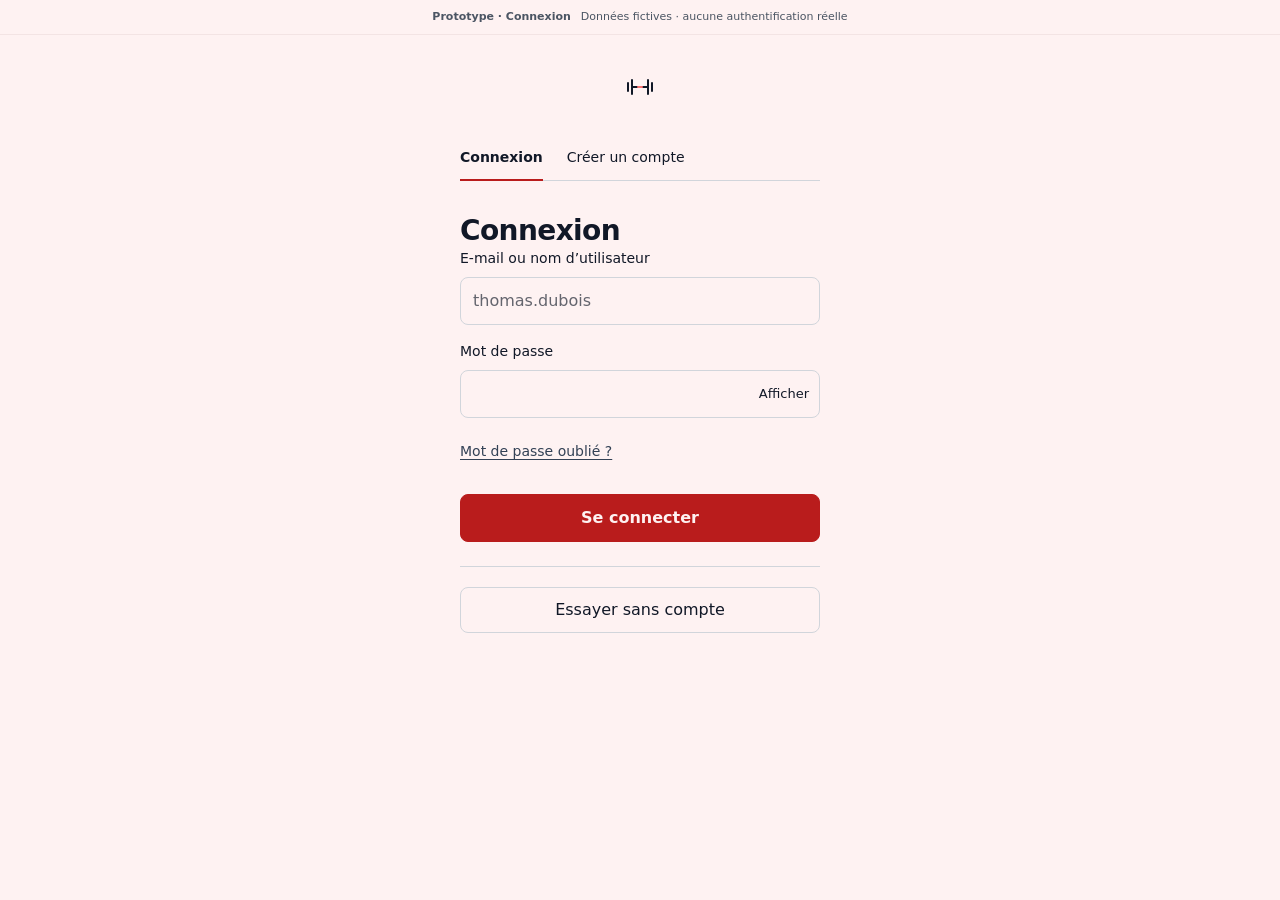
==== commit 0a40932e: "ergonomy work" ====
--- a/prototypes/propotype 1/01-connexion/index.html
+++ b/prototypes/propotype 1/01-connexion/index.html
@@ -58,7 +58,6 @@
 
     <section id="login-panel" role="tabpanel" aria-labelledby="login-tab">
       <h1>Connexion</h1>
-      <p class="intro">Retrouve tes entraînements.</p>
       <form id="login-form" novalidate>
         <div class="field">
           <label for="login-identifier">E-mail ou nom d’utilisateur</label>
@@ -104,19 +103,12 @@
       </form>
     </section>
 
-    <div class="demo-access"><button id="try-demo" class="landing-button full" type="button">Essayer sans compte</button><p class="form-help">Profil de démonstration séparé, conservé sur cet appareil.</p></div>
+    <div class="demo-access"><button id="try-demo" class="landing-button full" type="button">Essayer sans compte</button></div>
     <noscript><p>Active JavaScript pour essayer les interactions de cette maquette.</p></noscript>
   </main>
 
   <main id="questions-page" class="questions-page" hidden>
     <section id="question-panel" aria-labelledby="question-title">
-      <div class="question-navigation">
-        <button id="question-back" class="question-back" type="button" aria-label="Revenir à la connexion">
-          <svg viewBox="0 0 24 24" fill="none" stroke="currentColor" stroke-width="1.7" stroke-linecap="round" stroke-linejoin="round" aria-hidden="true"><path d="m14 6-6 6 6 6M8 12h12"/></svg>
-        </button>
-        <button id="skip-one-question" class="text-action" type="button">Passer cette question</button>
-        <button id="skip-questions" class="text-action" type="button">Passer le reste</button>
-      </div>
       <p id="question-number" class="question-progress-label" role="status" aria-live="polite"></p>
       <div id="question-progress" class="question-progress" role="progressbar" aria-labelledby="question-number" aria-valuemin="1" aria-valuemax="3" aria-valuenow="1">
         <span></span><span></span><span></span>
@@ -126,6 +118,11 @@
       <p id="question-save-status" class="form-help" role="status"></p>
       <div id="question-choices" class="question-choices" role="group" aria-labelledby="question-title" aria-describedby="question-help"></div>
       <p id="question-help" class="question-help">Choisis une réponse pour continuer.</p>
+      <div class="question-navigation">
+        <button id="question-back" class="question-back" type="button" hidden>← Question précédente</button>
+        <button id="skip-one-question" class="text-action" type="button">Passer cette question →</button>
+      </div>
+      <button id="skip-questions" class="text-action" type="button">Passer le reste</button>
     </section>
   </main>
 
--- a/prototypes/propotype 1/commun/ergonomie.css
+++ b/prototypes/propotype 1/commun/ergonomie.css
@@ -373,3 +373,38 @@
 .history-date-group > h2 { font-size:17px; margin-bottom:12px; text-transform:capitalize; }
 #history-results > p { margin-top:14px; font-size:13px; }
 .program-publication-actions > p { margin:0 0 8px; font-size:13px; }
+
+/* Navigation du questionnaire et bibliothèque personnelle séparée. */
+.question-navigation { flex-wrap:nowrap; gap:8px; margin:8px 0 0; }
+.question-navigation button { flex:1; min-width:0; min-height:44px; font-size:13px; }
+.question-navigation #skip-one-question { text-align:right; }
+.question-navigation #question-back { text-align:left; }
+#skip-questions { margin-top:8px; }
+#question-save-status:empty, .card-origin:empty { display:none; }
+.saved-workout-row { align-items:stretch; }
+.saved-workout-actions { display:flex; flex-direction:row; gap:24px; justify-content:flex-start; margin-top:4px; }
+.saved-workout-actions button { min-height:44px; }
+#cycle-foundation { display:grid; gap:12px; }
+#cycle-foundation-title { font-size:19px; }
+#quick-create-exercise { margin:12px 0; text-align:left; overflow-wrap:anywhere; }
+#landing-navigation button { line-height:1.25; overflow-wrap:normal; }
+@media (max-width:360px) {
+  #landing-navigation { gap:0; padding-left:4px; padding-right:4px; }
+  #landing-navigation button { font-size:10px; padding-left:1px; padding-right:1px; }
+}
+
+
+/* Référence réalisée distincte des cibles et de la nouvelle saisie. */
+.previous-session-reference { margin:14px 0; padding:12px; border:1px solid #cbd5e1; border-radius:8px; background:#f8fafc; }
+.previous-session-reference h3 { font-size:14px; margin:0 0 8px; }
+.previous-sets { width:100%; border-collapse:collapse; font-size:14px; }
+.previous-sets caption { text-align:left; font-size:12px; color:#475569; margin-bottom:6px; }
+.previous-sets th, .previous-sets td { text-align:left; padding:8px 4px; border-bottom:1px solid #e2e8f0; }
+.previous-sets thead th { font-weight:600; font-size:12px; }
+.previous-sets tbody th { font-weight:400; }
+.previous-sets th small { display:block; font-size:11px; color:#475569; max-width:110px; }
+.previous-session-empty { font-size:13px; color:#475569; margin:12px 0; }
+.previous-set { grid-column:1 / -1; margin:0 0 10px; padding:8px; border-radius:6px; background:#f1f5f9; font-size:13px; color:#334155; }
+.previous-set span { font-weight:600; }
+/* Garder la répétition hebdomadaire accessible au-dessus d’un message Annuler persistant. */
+.landing-page.has-calendar { padding-bottom:340px; }
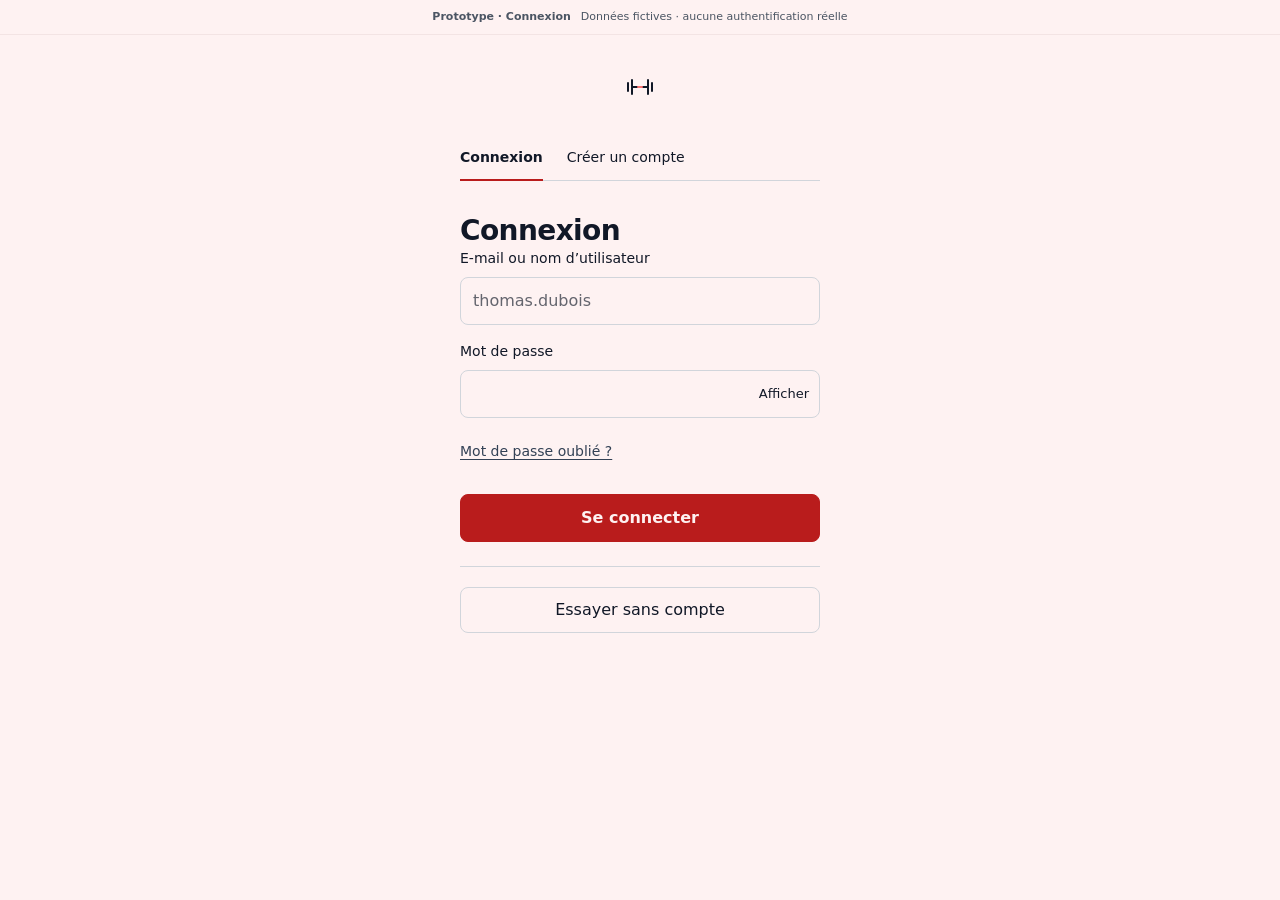
==== commit 979ad67e: "Complete T3 analysis and validate T1–T3 integration" ====
--- a/prototypes/propotype 1/01-connexion/index.html
+++ b/prototypes/propotype 1/01-connexion/index.html
@@ -20,6 +20,7 @@
   <script defer src="../06-configuration-seance/seance.js"></script>
   <script defer src="../08-entrainement/enrichissement.js"></script>
   <script defer src="../08-entrainement/bilan.js"></script>
+  <script defer src="../09-analyse/analyse.js"></script>
   <script defer src="../08-entrainement/entrainement.js"></script>
   <script defer src="../05-organisation-semaine/semaine.js"></script>
   <script defer src="../05-organisation-semaine/calendrier.js"></script>
--- a/prototypes/propotype 1/commun/ergonomie.css
+++ b/prototypes/propotype 1/commun/ergonomie.css
@@ -206,8 +206,8 @@
 .review-final-feeling { margin:20px 0; }
 .review-final-feeling h2 { font-size:19px; margin-bottom:12px; }
 .review-final-feeling label { margin:12px 0; }
-.review-final-feeling textarea { display:block; width:100%; padding:10px; border:1px solid var(--border); border-radius:8px; background:#fff; font:inherit; font-size:16px; }
-.review-footer { position:sticky; bottom:8px; padding:12px; background:#fff; border:1px solid #e5e7eb; border-radius:10px; }
+.review-final-feeling textarea,#analysis-point { display:block; width:100%; padding:10px; border:1px solid var(--border); border-radius:8px; background:#fff; font:inherit; font-size:16px; }
+.review-footer { position:static; margin-bottom:180px; padding:12px; background:#fff; border:1px solid #e5e7eb; border-radius:10px; }
 .review-footer p { font-size:12px; margin-bottom:8px; }
 
 /* Cours 5/6 : saisie et feedback au plus près de leur objet. */
@@ -408,3 +408,7 @@
 .previous-set span { font-weight:600; }
 /* Garder la répétition hebdomadaire accessible au-dessus d’un message Annuler persistant. */
 .landing-page.has-calendar { padding-bottom:340px; }
+
+.analysis-results > details > summary { min-height:44px; padding:10px 0; cursor:pointer; }
+#analysis-point-form { margin-top:16px; }
+#analysis-point-form button { margin-top:10px; }
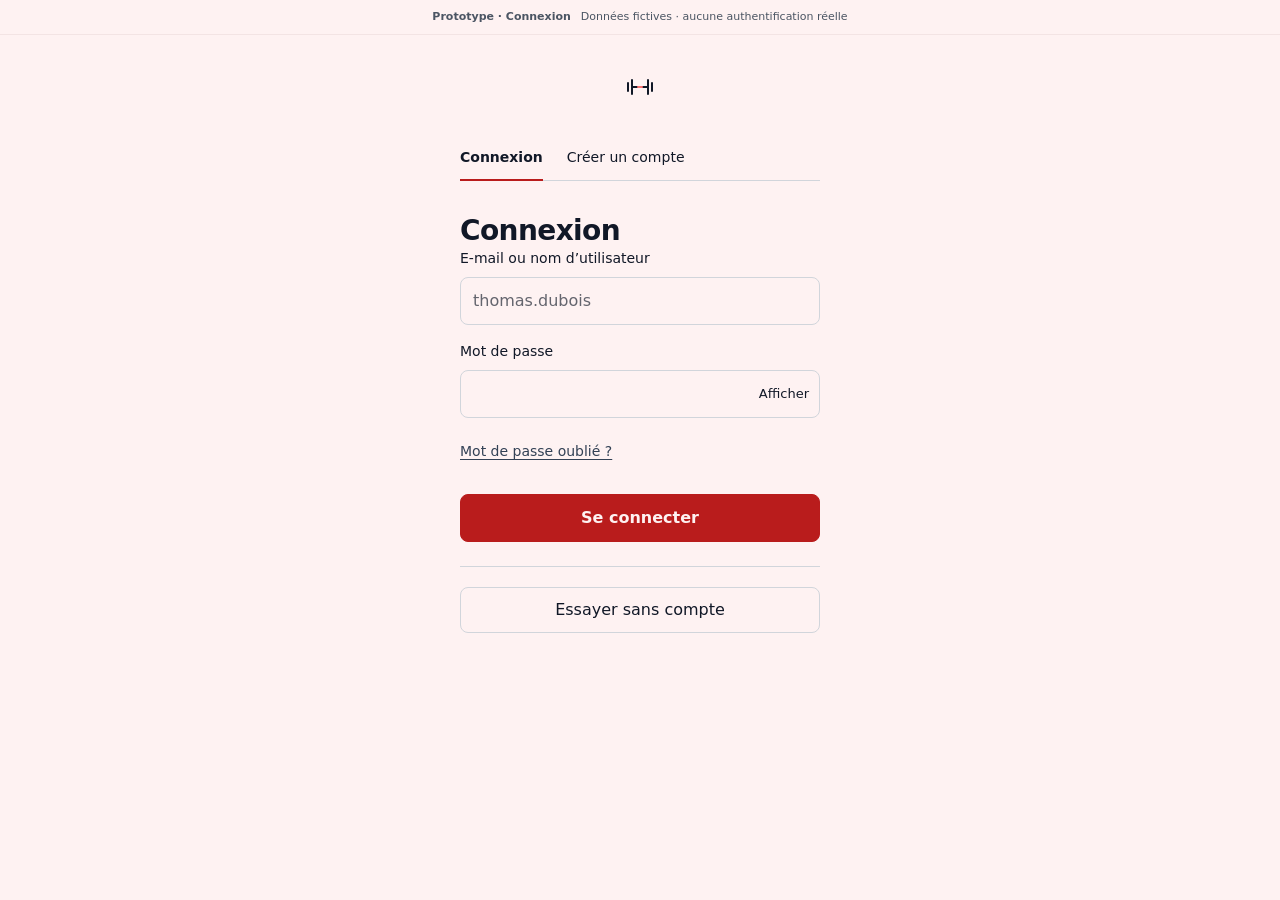
==== commit 647c6ecb: "Improve T1–T3 ergonomics and preserve later edits" ====
--- a/prototypes/propotype 1/01-connexion/index.html
+++ b/prototypes/propotype 1/01-connexion/index.html
@@ -128,8 +128,10 @@
   </main>
 
   <main id="landing-page" class="landing-page" hidden></main>
+  <div id="landing-dock">
   <nav id="landing-navigation" aria-label="Navigation principale" hidden></nav>
   <div id="landing-notice" role="status" aria-live="polite"></div>
+  </div>
   <p id="storage-status" role="status" aria-live="polite"></p>
 
   <dialog id="filters-dialog" aria-labelledby="filters-title">
--- a/prototypes/propotype 1/commun/ergonomie.css
+++ b/prototypes/propotype 1/commun/ergonomie.css
@@ -1,6 +1,6 @@
 :root { --border:#d1d5db; }
 body { font-size:16px; }
-.landing-page { max-width:760px; padding:20px 20px 160px; }
+.landing-page { max-width:760px; padding:20px 20px calc(var(--bottom-dock-height,0px) + 24px); }
 .landing-page h1 { font-size:26px; }
 .demo-note { display:flex; flex-wrap:wrap; justify-content:center; gap:4px 10px; padding:8px 16px; color:#4b5563; font-size:11px; border-bottom:1px solid #f3e4e4; }
 .demo-note p:first-child { margin:0; }
@@ -97,7 +97,7 @@
 #landing-navigation button { font-size:12px; }
 @media (max-width:600px) {
   dialog { position:fixed; inset:auto 0 0; margin:0; width:100%; max-width:none; max-height:88dvh; border-radius:18px 18px 0 0; padding-bottom:max(20px,env(safe-area-inset-bottom)); }
-  .landing-page,.landing-page.has-calendar { padding:16px 16px 160px; }
+  .landing-page,.landing-page.has-calendar { padding:16px 16px calc(var(--bottom-dock-height,0px) + 24px); }
   .question-navigation { flex-wrap:wrap; gap:8px; }
 }
 @media (max-width:350px) { .training-result-fields:has([data-result-key="rpe"]) { grid-template-columns:repeat(2,minmax(0,1fr)); } .prepared-details,.training-context { grid-template-columns:1fr; gap:6px; } }
@@ -207,7 +207,7 @@
 .review-final-feeling h2 { font-size:19px; margin-bottom:12px; }
 .review-final-feeling label { margin:12px 0; }
 .review-final-feeling textarea,#analysis-point { display:block; width:100%; padding:10px; border:1px solid var(--border); border-radius:8px; background:#fff; font:inherit; font-size:16px; }
-.review-footer { position:static; margin-bottom:180px; padding:12px; background:#fff; border:1px solid #e5e7eb; border-radius:10px; }
+.review-footer { position:static; padding:12px; background:#fff; border:1px solid #e5e7eb; border-radius:10px; }
 .review-footer p { font-size:12px; margin-bottom:8px; }
 
 /* Cours 5/6 : saisie et feedback au plus près de leur objet. */
@@ -407,8 +407,28 @@
 .previous-set { grid-column:1 / -1; margin:0 0 10px; padding:8px; border-radius:6px; background:#f1f5f9; font-size:13px; color:#334155; }
 .previous-set span { font-weight:600; }
 /* Garder la répétition hebdomadaire accessible au-dessus d’un message Annuler persistant. */
-.landing-page.has-calendar { padding-bottom:340px; }
+.landing-page.has-calendar { padding-bottom:calc(var(--bottom-dock-height,0px) + 24px); }
 
 .analysis-results > details > summary { min-height:44px; padding:10px 0; cursor:pointer; }
 #analysis-point-form { margin-top:16px; }
 #analysis-point-form button { margin-top:10px; }
+
+/* Les actions et le feedback occupent une seule zone, dont la hauteur réelle réserve le défilement. */
+#landing-dock { position:fixed; bottom:0; left:50%; transform:translateX(-50%); width:min(760px,100%); z-index:5; display:flex; flex-direction:column; }
+#landing-dock:has(#landing-notice:not(:empty)) { gap:8px; }
+#landing-dock #landing-notice { position:static; order:0; transform:none; width:100%; max-width:100%; max-height:25dvh; overflow:auto; }
+#landing-dock #landing-navigation { position:static; order:2; transform:none; width:100%; }
+#landing-dock .preparation-footer,#landing-dock .training-navigation { position:static; order:1; transform:none; width:100%; margin:0; max-height:45dvh; overflow:auto; }
+input,textarea,select,[data-summary-exercise] { scroll-margin-bottom:calc(var(--bottom-dock-height,0px) + 24px); }
+.analysis-periods,.training-active-tools { display:flex; gap:8px; flex-wrap:wrap; margin:12px 0; }
+.analysis-periods button { flex:1; min-width:0; }
+.analysis-values { display:grid; grid-template-columns:repeat(2,minmax(0,1fr)); gap:8px; margin:6px 0; }
+.analysis-comparisons { list-style:none; padding:0; }
+.analysis-comparisons li { margin:12px 0; padding:10px; border:1px solid var(--border); border-radius:8px; }
+.analysis-results details { margin:12px 0; }
+.analysis-results p,.analysis-values { overflow-wrap:anywhere; }
+.preparation-review-point { margin:12px 0; padding:12px; border:1px solid var(--border); border-radius:8px; }
+.preparation-review-point textarea { display:block; width:100%; padding:10px; border:1px solid var(--border); border-radius:8px; font:inherit; }
+.preparation-review-point summary { min-height:44px; padding:10px 0; cursor:pointer; }
+
+.compact-series .training-active-tools { grid-column:1 / -1; }
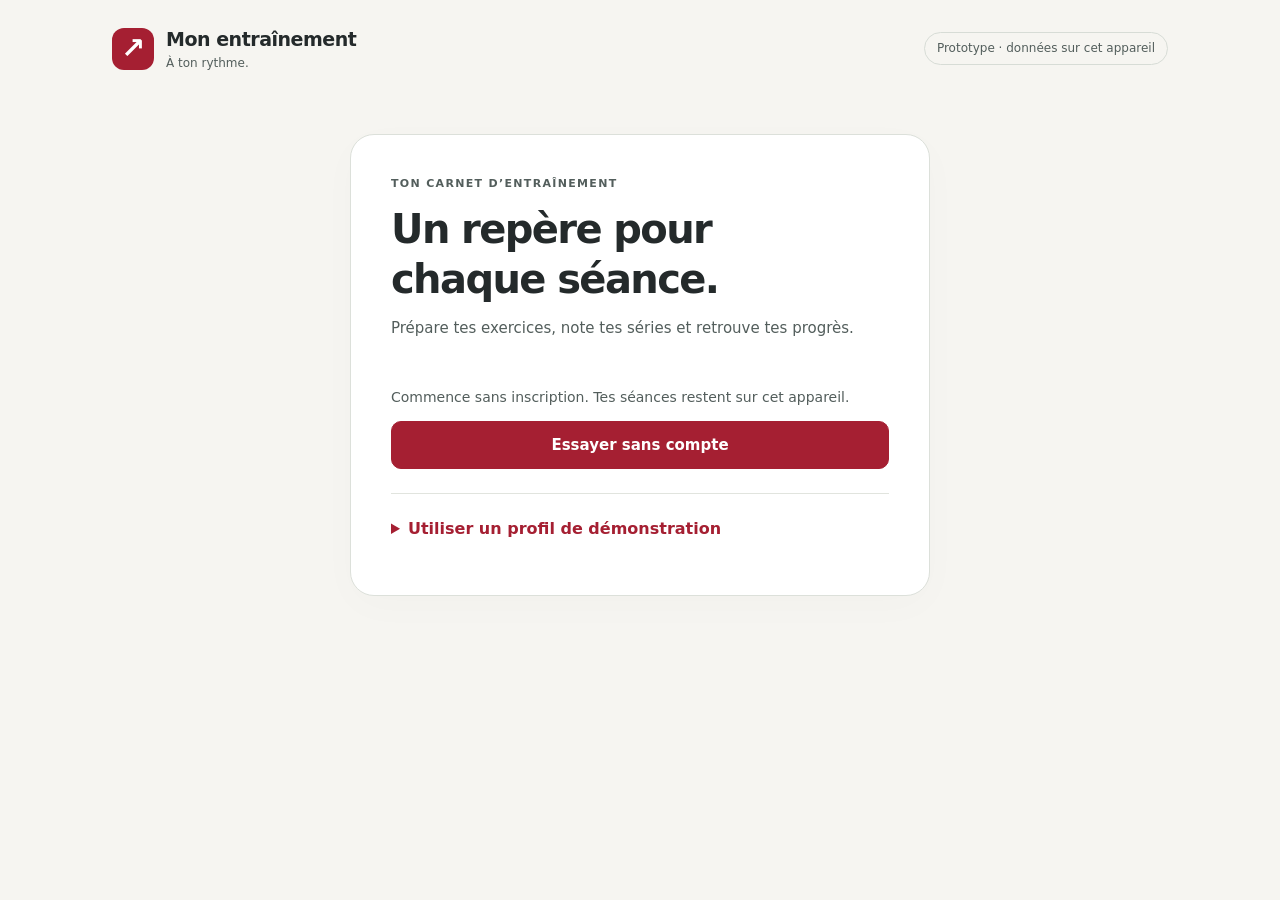
==== commit 7b457465: "rework" ====
--- a/prototypes/propotype 1/01-connexion/index.html
+++ b/prototypes/propotype 1/01-connexion/index.html
@@ -3,8 +3,8 @@
 <head>
   <meta charset="utf-8">
   <meta name="viewport" content="width=device-width, initial-scale=1">
-  <meta name="theme-color" content="#FEF2F2">
-  <title>Connexion — Propotype 1</title>
+  <meta name="theme-color" content="#f6f5f1">
+  <title>Connexion — Mon entraînement</title>
   <link rel="icon" href="data:,">
   <link rel="stylesheet" href="styles.css">
   <link rel="stylesheet" href="../02-questions-rapides/styles.css">
@@ -15,6 +15,7 @@
   <link rel="stylesheet" href="../07-partages/styles.css">
   <link rel="stylesheet" href="../08-entrainement/styles.css">
   <link rel="stylesheet" href="../commun/ergonomie.css">
+  <link rel="stylesheet" href="../commun/revamp.css">
   <script defer src="../commun/ergonomie.js"></script>
   <script defer src="../06-configuration-seance/exercices.js"></script>
   <script defer src="../06-configuration-seance/seance.js"></script>
@@ -26,6 +27,7 @@
   <script defer src="../05-organisation-semaine/calendrier.js"></script>
   <script defer src="../commun/disponibilites.js"></script>
   <script defer src="../commun/parcours.js"></script>
+  <script defer src="../commun/recherche.js"></script>
   <script defer src="../03-decouverte/seances.js"></script>
   <script defer src="../03-decouverte/programmes.js"></script>
   <script defer src="../03-decouverte/decouverte.js"></script>
@@ -39,72 +41,85 @@
   <script defer src="connexion.js"></script>
 </head>
 <body>
+  <a class="skip-link" href="#landing-page">Aller au contenu</a>
+  <header class="app-header">
+    <div class="app-brand"><span class="brand-symbol" aria-hidden="true">↗</span><span>Mon entraînement<small>À ton rythme.</small></span></div>
+    <span class="local-badge">Prototype · données sur cet appareil</span>
+  </header>
   <aside class="demo-note" aria-label="Cadre de démonstration">
     <p id="demo-screen">Prototype · Connexion</p>
     <p>Données fictives · aucune authentification réelle</p>
   </aside>
 
   <main id="access-page" class="access-page">
-    <div class="sport-mark" aria-hidden="true">
-      <svg viewBox="0 0 32 32" fill="none" stroke="currentColor" stroke-width="2" stroke-linecap="round">
-        <path d="M8 9v14M4 12v8m20-11v14m4-11v8M8 16h16"/>
-        <path class="mark-accent" d="M14 16h4"/>
-      </svg>
+    <div class="access-welcome">
+      <div class="access-intro">
+        <p class="eyebrow">TON CARNET D’ENTRAÎNEMENT</p>
+        <h1>Un repère pour<br> chaque séance.</h1>
+        <p>Prépare tes exercices, note tes séries et retrouve tes progrès.</p>
+      </div>
+      <div class="demo-access">
+        <p>Commence sans inscription. Tes séances restent sur cet appareil.</p>
+        <button id="try-demo" class="primary-action full" type="button">Essayer sans compte</button>
+      </div>
     </div>
-
-    <div id="access-tabs" class="mode-tabs" role="tablist" aria-label="Accès au compte">
-      <button id="login-tab" type="button" role="tab" aria-selected="true" aria-controls="login-panel" tabindex="0">Connexion</button>
-      <button id="signup-tab" type="button" role="tab" aria-selected="false" aria-controls="signup-panel" tabindex="-1">Créer un compte</button>
-    </div>
-
-    <section id="login-panel" role="tabpanel" aria-labelledby="login-tab">
-      <h1>Connexion</h1>
-      <form id="login-form" novalidate>
-        <div class="field">
-          <label for="login-identifier">E-mail ou nom d’utilisateur</label>
-          <input id="login-identifier" name="identifier" type="text" autocomplete="username" autocapitalize="none" autocorrect="off" spellcheck="false" placeholder="thomas.dubois" required aria-describedby="login-identifier-error">
-          <p id="login-identifier-error" class="error" aria-live="polite" hidden></p>
-        </div>
-        <div class="field">
-          <label for="login-password">Mot de passe</label>
-          <div class="password-field">
-            <input id="login-password" name="password" type="password" autocomplete="off" required aria-describedby="login-password-error">
-            <button type="button" class="password-toggle" data-password="login-password" aria-controls="login-password" aria-pressed="false" aria-label="Afficher le mot de passe">Afficher</button>
-          </div>
-          <p id="login-password-error" class="error" aria-live="polite" hidden></p>
-        </div>
-        <button id="forgot-password" class="text-action recovery-link" type="button" aria-haspopup="dialog" aria-controls="recovery-dialog">Mot de passe oublié ?</button>
-        <button class="primary-action" type="submit">Se connecter</button>
-      </form>
-    </section>
-
-    <section id="signup-panel" role="tabpanel" aria-labelledby="signup-tab" hidden>
-      <h1>Créer un compte</h1>
-      <p class="intro">Prépare ton premier entraînement.</p>
-      <form id="signup-form" novalidate>
-        <div class="field">
-          <label for="signup-email">E-mail</label>
-          <input id="signup-email" name="email" type="email" inputmode="email" autocomplete="email" autocapitalize="none" autocorrect="off" spellcheck="false" placeholder="thomas@example.com" required aria-describedby="signup-email-error">
-          <p id="signup-email-error" class="error" aria-live="polite" hidden></p>
-        </div>
-        <div class="field">
-          <label for="signup-username">Nom d’utilisateur</label>
-          <input id="signup-username" name="username" type="text" autocomplete="username" autocapitalize="none" autocorrect="off" spellcheck="false" placeholder="thomas.dubois" required aria-describedby="signup-username-error">
-          <p id="signup-username-error" class="error" aria-live="polite" hidden></p>
-        </div>
-        <div class="field">
-          <label for="signup-password">Mot de passe</label>
-          <div class="password-field">
-            <input id="signup-password" name="password" type="password" autocomplete="off" required aria-describedby="signup-password-error">
-            <button type="button" class="password-toggle" data-password="signup-password" aria-controls="signup-password" aria-pressed="false" aria-label="Afficher le mot de passe">Afficher</button>
-          </div>
-          <p id="signup-password-error" class="error" aria-live="polite" hidden></p>
-        </div>
-        <button class="primary-action signup-submit" type="submit">Créer mon compte</button>
-      </form>
-    </section>
-
-    <div class="demo-access"><button id="try-demo" class="landing-button full" type="button">Essayer sans compte</button></div>
+    <details class="access-account">
+      <summary>Utiliser un profil de démonstration</summary>
+      <p class="form-help">Facultatif · cet accès simule un compte, sans serveur.</p>
+      <div id="access-tabs" class="mode-tabs" role="tablist" aria-label="Accès au compte">
+        <button id="login-tab" type="button" role="tab" aria-selected="true" aria-controls="login-panel" tabindex="0">Connexion</button>
+        <button id="signup-tab" type="button" role="tab" aria-selected="false" aria-controls="signup-panel" tabindex="-1">Créer un compte</button>
+      </div>
+
+      <section id="login-panel" role="tabpanel" aria-labelledby="login-tab">
+        <h2>Content de te retrouver</h2>
+        <p class="intro">Connecte-toi à ton profil de démonstration.</p>
+        <form id="login-form" novalidate>
+          <div class="field">
+            <label for="login-identifier">E-mail ou nom d’utilisateur</label>
+            <input id="login-identifier" name="identifier" type="text" autocomplete="username" autocapitalize="none" autocorrect="off" spellcheck="false" placeholder="thomas.dubois" required aria-describedby="login-identifier-error">
+            <p id="login-identifier-error" class="error" aria-live="polite" hidden></p>
+          </div>
+          <div class="field">
+            <label for="login-password">Mot de passe</label>
+            <div class="password-field">
+              <input id="login-password" name="password" type="password" autocomplete="off" required aria-describedby="login-password-error">
+              <button type="button" class="password-toggle" data-password="login-password" aria-controls="login-password" aria-pressed="false" aria-label="Afficher le mot de passe">Afficher</button>
+            </div>
+            <p id="login-password-error" class="error" aria-live="polite" hidden></p>
+          </div>
+          <button id="forgot-password" class="text-action recovery-link" type="button" aria-haspopup="dialog" aria-controls="recovery-dialog">Mot de passe oublié ?</button>
+          <button class="primary-action" type="submit">Se connecter</button>
+        </form>
+      </section>
+
+      <section id="signup-panel" role="tabpanel" aria-labelledby="signup-tab" hidden>
+        <h2>Créer un compte</h2>
+        <p class="intro">Prépare ton premier entraînement.</p>
+        <form id="signup-form" novalidate>
+          <div class="field">
+            <label for="signup-email">E-mail</label>
+            <input id="signup-email" name="email" type="email" inputmode="email" autocomplete="email" autocapitalize="none" autocorrect="off" spellcheck="false" placeholder="thomas@example.com" required aria-describedby="signup-email-error">
+            <p id="signup-email-error" class="error" aria-live="polite" hidden></p>
+          </div>
+          <div class="field">
+            <label for="signup-username">Nom d’utilisateur</label>
+            <input id="signup-username" name="username" type="text" autocomplete="username" autocapitalize="none" autocorrect="off" spellcheck="false" placeholder="thomas.dubois" required aria-describedby="signup-username-error">
+            <p id="signup-username-error" class="error" aria-live="polite" hidden></p>
+          </div>
+          <div class="field">
+            <label for="signup-password">Mot de passe</label>
+            <div class="password-field">
+              <input id="signup-password" name="password" type="password" autocomplete="off" required aria-describedby="signup-password-error">
+              <button type="button" class="password-toggle" data-password="signup-password" aria-controls="signup-password" aria-pressed="false" aria-label="Afficher le mot de passe">Afficher</button>
+            </div>
+            <p id="signup-password-error" class="error" aria-live="polite" hidden></p>
+          </div>
+          <button class="primary-action signup-submit" type="submit">Créer mon compte</button>
+        </form>
+      </section>
+
+    </details>
     <noscript><p>Active JavaScript pour essayer les interactions de cette maquette.</p></noscript>
   </main>
 
@@ -118,7 +133,8 @@
       <h1 id="question-title" class="question-title" tabindex="-1"></h1>
       <p id="question-save-status" class="form-help" role="status"></p>
       <div id="question-choices" class="question-choices" role="group" aria-labelledby="question-title" aria-describedby="question-help"></div>
-      <p id="question-help" class="question-help">Choisis une réponse pour continuer.</p>
+      <p id="question-help" class="question-help">Tu pourras modifier ce choix dans tes préférences.</p>
+      <button id="question-continue" class="primary-action full" type="button" disabled>Continuer</button>
       <div class="question-navigation">
         <button id="question-back" class="question-back" type="button" hidden>← Question précédente</button>
         <button id="skip-one-question" class="text-action" type="button">Passer cette question →</button>
@@ -127,7 +143,7 @@
     </section>
   </main>
 
-  <main id="landing-page" class="landing-page" hidden></main>
+  <main id="landing-page" class="landing-page" tabindex="-1" hidden></main>
   <div id="landing-dock">
   <nav id="landing-navigation" aria-label="Navigation principale" hidden></nav>
   <div id="landing-notice" role="status" aria-live="polite"></div>
--- a/prototypes/propotype 1/08-entrainement/styles.css
+++ b/prototypes/propotype 1/08-entrainement/styles.css
@@ -16,3 +16,30 @@
 .training-navigation { display:flex; gap:10px; margin-top:24px; }
 .training-navigation button { flex:1; min-width:0; font-size:12px; }
 .training-navigation button:disabled { opacity:.45; }
+
+/* Training is used with one hand between sets: keep the current context visible
+   and make the two values easy to hit on a phone. */
+.training-progress-row { position:sticky; top:0; z-index:4; padding:10px 0; background:color-mix(in srgb,#f6f5f1 94%,transparent); backdrop-filter:blur(8px); border-bottom:1px solid #dce0da; }
+.training-progress-row p { margin:0; }
+.training-active-tools { display:flex; align-items:center; justify-content:space-between; gap:12px; min-height:40px; }
+.training-set.is-current { border-color:var(--primary,#a51f32); box-shadow:0 0 0 2px color-mix(in srgb,var(--primary,#a51f32) 14%,transparent); }
+.training-set input, .training-set select { min-height:48px; font-size:18px; padding:10px 12px; }
+.training-set label { font-size:13px; }
+.training-set .set-status { min-height:1.5em; }
+.training-stepper { display:flex; align-items:stretch; gap:4px; margin-top:6px; }
+.training-number-field { min-width:0; }
+.training-number-field > label { display:block; }
+.training-stepper input { flex:1; min-width:0; margin-top:0 !important; }
+.stepper-button { width:42px; border:1px solid #c9d0ca; border-radius:9px; background:#fff; color:var(--ink,#242a2b); font-size:21px; line-height:1; }
+.stepper-button:active { background:#edf3f7; }
+.training-set[data-outcome="completed"] { border-left:4px solid #2e7d5a; }
+.training-set[data-outcome="interrupted"] { border-left:4px solid #bd7b20; }
+.training-set[data-outcome="skipped"] { border-left:4px solid #7b8580; background:#fafbf9; }
+.training-navigation { padding:10px 0; }
+.training-navigation button { min-height:48px; font-size:14px; }
+@media (max-width:600px) {
+  .training-result-fields { grid-template-columns:1fr 1fr; gap:8px; }
+  .training-set { padding:12px 10px; }
+  .training-set input, .training-set select { width:100%; }
+  .training-progress-row { margin-inline:-8px; padding-inline:8px; }
+}
--- a/prototypes/propotype 1/commun/ergonomie.css
+++ b/prototypes/propotype 1/commun/ergonomie.css
@@ -286,6 +286,16 @@
 button:focus-visible,summary:focus-visible { outline:3px solid #2563eb; outline-offset:2px; }
 .global-controls { display:flex; justify-content:flex-end; margin-bottom:4px; }
 .global-controls button { padding:8px 4px; font-size:13px; }
+.create-session-entry { margin:16px 0 24px; padding:16px; border:1px solid #e5e7eb; border-radius:12px; background:#fff; }
+.create-session-entry h2 { font-size:19px; }
+.create-session-entry p { margin:10px 0 14px; font-size:14px; }
+.create-session-entry .form-help { margin:12px 0 0; font-size:12px; }
+.completion-step { margin:14px 0 8px; color:#4b5563; font-size:13px; }
+.summary-actions { display:grid; gap:10px; margin:16px 0; }
+.summary-next { margin:20px 0; }
+.summary-next summary,.summary-analysis > summary { min-height:44px; padding:12px 0; cursor:pointer; font-weight:600; }
+.summary-next button { display:block; width:100%; margin-top:8px; }
+.summary-session-note { white-space:pre-wrap; overflow-wrap:anywhere; }
 .calendar-grid-scroll { max-width:100%; overflow-x:auto; border-radius:12px; }
 .calendar-grid { min-width:317px; grid-template-columns:repeat(7,minmax(45px,1fr)); }
 .calendar-date { min-width:44px; }
--- a/prototypes/propotype 1/commun/revamp.css
+++ b/prototypes/propotype 1/commun/revamp.css
@@ -0,0 +1,290 @@
+/* Shared presentation for the revamp; domain states and storage remain in their modules. */
+:root {
+  --primary:#a51f32;
+  --accent:#ce5362;
+  --ink:#242a2b;
+  --background:#f6f5f1;
+  --border:#89958c;
+  --surface:#fff;
+  --muted:#535e5c;
+  --soft:#edf3f7;
+  --selection:#245e85;
+}
+body { background:var(--background); line-height:1.6; }
+button,input,select,textarea { font:inherit; }
+button { -webkit-tap-highlight-color:transparent; }
+button:not(:disabled),summary,a { touch-action:manipulation; }
+button { overflow-wrap:anywhere; }
+h1,h2,h3 { color:var(--ink); line-height:1.25; text-wrap:balance; }
+h1 { font-weight:750; letter-spacing:-.04em; }
+h2 { font-weight:700; letter-spacing:-.025em; }
+:focus-visible,button:focus-visible,summary:focus-visible { outline:3px solid var(--selection); outline-offset:4px; }
+input:focus-visible,textarea:focus-visible,select:focus-visible { outline-offset:2px; }
+.skip-link { position:fixed; left:16px; top:-100px; z-index:30; padding:12px 20px; border-radius:8px; color:#fff; background:var(--ink); }
+.skip-link:focus { top:12px; }
+body:has(#landing-page[hidden]) .skip-link { display:none; }
+.app-header { max-width:1120px; margin:auto; padding:24px 32px; display:flex; align-items:center; justify-content:space-between; gap:20px; }
+.app-brand { display:flex; align-items:center; gap:12px; font-size:19px; font-weight:750; letter-spacing:-.025em; }
+.app-brand small { display:block; color:var(--muted); font-size:12px; font-weight:500; letter-spacing:0; }
+.brand-symbol { display:grid; place-items:center; width:42px; height:42px; border-radius:12px; background:var(--primary); color:#fff; font-size:29px; line-height:1; }
+.local-badge { color:var(--muted); font-size:12px; border:1px solid #d7dcd6; border-radius:20px; padding:6px 12px; }
+.demo-note { padding:0 24px 10px; border:0; color:var(--muted); font-size:12px; }
+body:has(#landing-page:not([hidden])) .demo-note { display:none; }
+.access-page,.questions-page { max-width:480px; background:var(--surface); border:1px solid #dce0da; border-radius:24px; padding:32px; margin:20px auto 48px; box-shadow:0 10px 40px #242a2b05; }
+.access-intro { margin-bottom:28px; }
+.eyebrow,.workspace-label { font-size:11px; font-weight:750; color:var(--muted); letter-spacing:.12em; }
+.access-intro h1 { margin:12px 0; font-size:36px; }
+.access-intro > p:last-child { color:var(--muted); font-size:15px; }
+.access-page { max-width:960px; display:grid; grid-template-columns:.9fr 1fr; gap:48px; padding:40px; margin-top:36px; }
+.access-welcome { border-right:1px solid #e1e4de; padding-right:36px; }
+.access-welcome .access-intro h1 { font-size:40px; }
+.access-welcome .demo-access { border-top:0; padding-top:8px; }
+.access-welcome .demo-access p { text-align:left; }
+.access-account { min-width:0; }
+.access-page h2 { font-size:22px; }
+.mode-tabs { gap:24px; margin-bottom:24px; }
+.mode-tabs button { color:var(--muted); font-size:15px; }
+.mode-tabs button[aria-selected="true"] { color:var(--primary); }
+.demo-access { margin-top:24px; border-top:1px solid #e1e4de; padding-top:20px; }
+.demo-access p { text-align:center; color:var(--muted); font-size:14px; margin-bottom:12px; }
+.intro { color:var(--muted); font-size:14px; margin-bottom:22px; }
+input,select,textarea { background:#fff; border-color:var(--border); border-radius:10px; color:var(--ink); }
+input::placeholder,textarea::placeholder { color:#626d6a; }
+label { font-size:14px; font-weight:600; }
+.primary-action { background:var(--primary); color:#fff; border-color:var(--primary); border-radius:10px; min-height:48px; font-size:15px; }
+.primary-action:hover { background:#86182a; border-color:#86182a; color:#fff; }
+.landing-button { background:#fff; border-radius:10px; border-color:var(--border); font-size:14px; font-weight:600; }
+.landing-button[aria-pressed="true"] { background:var(--soft); border-color:var(--primary); color:var(--primary); }
+.text-action { color:var(--primary); text-underline-offset:4px; }
+.text-action:hover { text-decoration-thickness:2px; }
+.landing-page,.landing-page.has-calendar { max-width:1040px; padding:12px 32px calc(var(--bottom-dock-height,0px) + 40px); }
+.landing-page > h1,.calendar-heading h1 { font-size:36px; }
+.landing-page h2 { font-size:22px; }
+.landing-lead { font-size:16px; color:var(--muted); margin:12px 0 28px; max-width:62ch; }
+.landing-greeting { color:var(--muted); font-size:15px; margin:4px 0 12px; }
+.global-controls { justify-content:space-between; align-items:center; gap:12px; padding-bottom:12px; margin:0 0 16px; border-bottom:1px solid #dce0da; }
+.global-controls .landing-greeting { margin:0; font-size:14px; }
+.page-heading { display:flex; align-items:center; justify-content:space-between; flex-wrap:wrap; gap:12px; }
+.page-heading h1 { font-size:36px; }
+.page-heading .landing-button { font-size:14px; }
+.global-controls button { font-size:13px; padding:8px 0; }
+.landing-section { margin-top:32px; }
+.landing-stack { gap:14px; }
+.landing-card { position:relative; padding:22px; background:var(--surface); border:1px solid #d6dcd5; border-radius:16px; }
+.landing-card h3 { font-size:19px; font-weight:700; margin-bottom:12px; }
+.landing-card p { color:var(--muted); font-size:14px; line-height:1.65; }
+.landing-card .card-origin { font-size:12px; font-weight:600; color:var(--primary); }
+.card-link { display:flex; justify-content:space-between; align-items:center; margin-top:20px; padding-top:12px; border-top:1px solid #e7e9e4; color:var(--primary); font-size:14px; font-weight:650; }
+.card-link > span { font-size:20px; }
+.filter-toolbar { display:flex; flex-wrap:wrap; gap:8px; margin:12px 0; }
+.active-filters:empty { display:none; }
+.active-filters button { background:#fff; font-size:13px; }
+.library-sections { gap:28px; margin:24px 0; border-color:#d3d9d1; }
+.library-sections button { font-size:15px; color:var(--muted); }
+.library-sections button[aria-pressed="true"] { color:var(--selection); border-bottom-color:var(--selection); }
+.results-heading { margin:24px 0 16px; }
+.results-heading p,.landing-hint,.form-help,.review-empty,.draft-status { color:var(--muted); font-size:14px; }
+#library-results > h2,#program-results h2 { margin-bottom:16px; }
+.create-session-entry { margin:32px 0 0; padding:24px; background:#eeeee6; border:1px solid #d7d9cf; border-radius:16px; }
+.create-session-entry h2 { font-size:20px; }
+.create-session-entry p { color:var(--muted); max-width:60ch; font-size:14px; }
+.create-session-entry .primary-action { width:auto; background:#fff; border-color:#a9afa5; color:var(--ink); }
+.create-session-entry .primary-action:hover { background:#e2e4db; }
+.create-session-entry .form-help { font-size:13px; }
+.empty-content,.calendar-empty { background:#fff; border:1px dashed #aeb8ae; border-radius:14px; padding:24px; color:var(--muted); font-size:15px; }
+.personal-actions { margin:24px 0; }
+#saved-workout-results > [role="status"] { margin:20px 0 12px; color:var(--muted); font-size:14px; }
+.saved-workout-row { background:#fff; border:1px solid #d6dcd5; border-radius:16px; overflow:hidden; }
+.saved-workout-row .landing-card { border:0; border-radius:0; }
+.saved-workout-actions { padding:0 20px 12px; gap:24px; border-top:1px solid #e7e9e4; }
+.saved-workout-actions [data-delete-saved] { color:#5b625e; }
+.calendar-heading { margin:4px 0 24px; }
+.calendar-eyebrow { color:var(--muted); font-size:11px; letter-spacing:.1em; }
+.calendar-toolbar { margin-bottom:16px; }
+.calendar-switch { background:#e7e9e1; border:1px solid #d5dacd; }
+.calendar-switch button { font-size:14px; }
+.calendar-switch button[aria-pressed="true"] { color:var(--selection); }
+.calendar-period { margin:12px 0 16px; }
+#calendar-jump { font-size:20px; color:var(--ink); }
+.calendar-grid { border-color:#d5dcd2; border-radius:16px; }
+.calendar-weekday { background:#eeefe8; color:var(--muted); font-size:13px; font-weight:600; }
+.calendar-cell { min-height:92px; border-color:#e3e7df; }
+.calendar-grid.is-week .calendar-cell { min-height:84px; }
+.calendar-date span { width:32px; height:32px; font-size:15px; }
+.calendar-cell.is-selected { background:var(--soft); box-shadow:inset 0 0 0 2px var(--selection); }
+.calendar-cell.is-outside { color:#626d6a; }
+.calendar-grid.is-week .calendar-chip { height:auto; min-height:22px; padding:3px; border-left:2px solid #b91c1c; }
+.calendar-grid.is-week .calendar-chip span { position:static; width:auto; height:auto; clip-path:none; }
+.calendar-legend { color:var(--muted); margin:14px 0 28px; font-size:13px; }
+.calendar-selected { border-top:1px solid #d5dcd2; padding-top:24px; }
+.calendar-selected h2 { font-size:22px; }
+.calendar-selected .calendar-empty { margin:0; }
+.agenda-card { border-radius:14px; padding:20px; cursor:pointer; }
+.agenda-card strong { font-size:19px; }
+.agenda-card span span { font-size:14px; color:var(--muted); }
+.agenda-card small { font-size:12px; }
+.calendar-keyboard-help { color:var(--muted); }
+/* Keyboard guidance is revealed when it is useful, without adding mobile clutter. */
+.calendar-keyboard-help { position:absolute; width:1px; height:1px; overflow:hidden; clip-path:inset(50%); }
+.has-calendar:has(.calendar-date:focus-visible) .calendar-keyboard-help { position:static; width:auto; height:auto; clip-path:none; margin:12px 0; }
+.calendar-day-link { font-size:14px; }
+#landing-dock { width:min(1040px,100%); padding:0 16px; }
+#landing-dock #landing-navigation { padding:8px 12px max(12px,env(safe-area-inset-bottom)); border:1px solid #d3d9d1; border-bottom:0; border-radius:18px 18px 0 0; background:#fff; box-shadow:0 -4px 24px #242a2b08; gap:6px; }
+#landing-navigation button { border-radius:10px; font-size:13px; color:var(--muted); min-height:64px; align-content:center; gap:4px; }
+#landing-navigation button[aria-current="page"] { background:var(--soft); color:var(--selection); }
+#landing-navigation svg { width:22px; height:22px; }
+#landing-dock #landing-notice { background:#252e2a; border:1px solid #252e2a; color:#fff; border-radius:12px; padding:14px 18px; }
+#landing-notice .text-action { color:#fff; }
+#landing-dock .preparation-footer,#landing-dock .training-navigation { border:1px solid #d3d9d1; border-radius:14px 14px 0 0; box-shadow:0 -4px 24px #242a2b08; padding:12px 16px max(12px,env(safe-area-inset-bottom)); }
+.training-set,.preparation-card,.review-exercise,.training-enrichment,.session-card,.t4-card,.t4-preview { border-radius:14px; }
+.training-set,.preparation-card { padding:18px; background:#fff; }
+.training-result-fields input { font-size:20px; font-weight:650; height:52px; }
+.training-title h1 { font-size:26px; }
+.training-exercise-heading h2 { font-size:22px; }
+.training-series { gap:16px; }
+.set-target { font-size:14px; line-height:1.7; }
+.set-status,.training-save-indicator { font-size:13px; }
+.training-save-indicator { flex-basis:120px; max-width:150px; color:var(--muted); }
+.training-day-state summary span,.training-enrichment summary span,.set-target .initial-target,.training-history-empty { color:var(--muted); }
+.set-tools .text-action,.set-target .text-action,.training-set legend button,.review-row-actions .text-action { min-height:44px; }
+.training-context p,.training-history,.training-history-empty { font-size:14px; }
+.prepared-details dd { font-size:14px; }
+summary { min-height:44px; }
+dialog { background:#fff; border-color:#d3d9d1; border-radius:20px; padding:28px; box-shadow:0 24px 80px #242a2b30; }
+dialog::backdrop { background:#16221e80; }
+dialog h2 { font-size:24px; }
+dialog > p { font-size:15px; color:var(--muted); }
+.question-choice { background:#fff; border-color:#b8c1b8; border-radius:12px; min-height:64px; padding:16px; }
+.question-choice[aria-pressed="true"] { background:var(--soft); border-color:var(--selection); box-shadow:inset 0 0 0 1px var(--selection); }
+.question-choice .answer-mark { color:var(--selection); }
+.question-help { color:var(--muted); margin-bottom:16px; }
+.question-navigation { flex-wrap:wrap; justify-content:flex-start; gap:8px 20px; }
+.question-back { width:auto; min-height:44px; padding:8px 0; font-size:14px; }
+.question-progress { margin-bottom:24px; }
+.question-progress span { height:5px; }
+@media (hover:hover) {
+  .landing-card:hover,.picker-result:hover,.question-choice:hover { border-color:#8c9c8a; background:#fafbf7; }
+  #landing-navigation button:hover { background:#f1f2ec; }
+}
+@media (min-width:760px) {
+  [data-view="discover"] .landing-stack,[data-view="library"] #saved-workout-results .landing-stack { grid-template-columns:repeat(2,minmax(0,1fr)); }
+  .landing-page:is([data-view="create"],[data-view="week"],[data-view="workout"],[data-view="training"],[data-view="review"],[data-view="summary"]) { max-width:800px; }
+  .create-session-entry { display:grid; grid-template-columns:1fr auto; column-gap:24px; align-items:center; }
+  .create-session-entry h2,.create-session-entry p { grid-column:1; }
+  .create-session-entry .primary-action { grid-column:2; grid-row:1 / 3; }
+  .create-session-entry .form-help { grid-column:1 / -1; }
+}
+@media (max-width:760px) {
+  .access-page { display:block; max-width:480px; padding:24px; margin:12px auto 32px; width:calc(100% - 32px); }
+  .access-welcome { border-right:0; padding-right:0; }
+  .access-intro { margin-bottom:16px; }
+  .access-welcome .access-intro h1 { font-size:30px; }
+  .access-welcome .demo-access { margin-top:16px; padding:0 0 24px; border-bottom:1px solid #e1e4de; }
+  .access-welcome .demo-access p { display:none; }
+  .page-heading h1 { font-size:30px; }
+  .page-heading .landing-button { font-size:13px; }
+}
+@media (max-width:600px) {
+  .app-header { padding:18px 20px; }
+  .app-brand { font-size:17px; }
+  .brand-symbol { width:36px; height:36px; font-size:25px; }
+  .local-badge { font-size:11px; max-width:125px; padding:5px 9px; }
+  .access-page,.questions-page { margin:12px 16px 32px; width:calc(100% - 32px); padding:24px; border-radius:18px; }
+  .access-intro h1 { font-size:31px; }
+  .landing-page,.landing-page.has-calendar { padding:8px 20px calc(var(--bottom-dock-height,0px) + 28px); }
+  .landing-page > h1,.calendar-heading h1 { font-size:30px; }
+  .landing-lead { font-size:15px; margin-bottom:24px; }
+  .landing-page h2 { font-size:20px; }
+  .global-controls { margin-bottom:12px; padding-bottom:6px; }
+  .landing-card { padding:20px; }
+  #landing-dock { padding:0; }
+  #landing-dock #landing-navigation { border-radius:16px 16px 0 0; padding:6px 4px max(8px,env(safe-area-inset-bottom)); gap:2px; }
+  #landing-navigation button { font-size:11px; min-height:64px; padding:6px 2px; }
+  .calendar-grid.is-week .calendar-chip { min-height:6px; height:6px; padding:0; border:0; }
+  .calendar-grid.is-week .calendar-chip span { position:absolute; width:1px; height:1px; overflow:hidden; clip-path:inset(50%); }
+  .calendar-grid.is-week .calendar-cell { min-height:72px; }
+  .calendar-cell { min-height:76px; }
+  .calendar-legend { margin-bottom:20px; }
+  .calendar-selected { padding-top:20px; }
+  #calendar-jump { font-size:16px; }
+  .calendar-period button { padding-inline:10px; }
+  .create-session-entry { padding:20px; }
+  .create-session-entry .primary-action { width:100%; }
+  dialog { border-radius:20px 20px 0 0; padding:24px 20px max(24px,env(safe-area-inset-bottom)); }
+  .training-set,.preparation-card { padding:14px; }
+  .training-title h1 { font-size:23px; }
+}
+@media (max-width:360px) {
+  .app-header { padding-inline:16px; gap:10px; }
+  .local-badge { max-width:105px; font-size:10px; }
+  .landing-page,.landing-page.has-calendar { padding-inline:14px; }
+  .access-page,.questions-page { padding:20px; }
+  .access-intro h1 { font-size:28px; }
+  #landing-navigation button { font-size:10px; }
+  .calendar-date span { width:28px; height:28px; }
+  .calendar-period { flex-wrap:wrap; }
+}
+@media (prefers-reduced-motion:no-preference) {
+  .landing-card,.landing-button,.primary-action,.question-choice { transition:background-color .15s,border-color .15s; }
+}
+@media (forced-colors:active) {
+  #landing-navigation button[aria-current="page"],.calendar-cell.is-selected { outline:2px solid Highlight; outline-offset:-3px; }
+}
+
+/* Feedback utilisateur : création visible et clôture explicite. */
+.calendar-heading-actions { display:flex; align-items:center; flex-wrap:wrap; gap:10px; }
+.calendar-heading-actions .primary-action { margin:0; }
+.completion-steps { display:flex; flex-wrap:wrap; gap:8px 20px; list-style:none; padding:0; margin:16px 0; font-size:14px; color:var(--muted); }
+.completion-steps li { padding:8px 12px; border:1px solid #d3d9d1; border-radius:8px; }
+.completion-steps [aria-current="step"] { background:var(--soft); border-color:var(--selection); color:var(--selection); font-weight:650; }
+.completion-success { color:#166534; border-color:#86ad8d; background:#f0fdf4; font-weight:650; }
+@media (max-width:600px) {
+  .calendar-heading { flex-wrap:wrap; }
+  .calendar-heading-actions { width:100%; }
+  .calendar-heading-actions > button { flex:1; }
+  .completion-steps { gap:8px; font-size:13px; }
+  .completion-steps li { flex:1; }
+}
+
+/* A calm entry point and explicit, reversible onboarding choices. */
+.access-account > summary { cursor:pointer; padding:14px 0; font-weight:650; color:var(--primary); }
+.access-account[open] > summary { margin-bottom:12px; }
+.access-account > .form-help { margin-bottom:20px; }
+.access-page:has(.access-account:not([open])) { align-items:center; }
+.question-choice strong,.question-choice small { display:block; }
+.question-choice small { font-size:13px; font-weight:400; color:var(--muted); margin-top:5px; line-height:1.45; }
+.question-choice { min-height:82px; }
+.question-navigation { margin:20px 0 12px; flex-wrap:wrap; }
+.question-back { width:auto; padding:8px 0; text-align:left; }
+#question-continue { margin-top:18px; }
+.workspace-actions { display:flex; align-items:center; gap:18px; }
+.global-controls .workspace-actions .landing-button { padding:8px 12px; min-height:44px; }
+#quick-search-dialog { width:min(600px,calc(100% - 32px)); }
+#quick-search-dialog label { display:block; }
+#quick-search-input { width:100%; margin-top:8px; }
+#quick-search-count { margin:12px 0; }
+#quick-search-results .picker-result { width:100%; margin:0; }
+#quick-search-results .picker-result span { display:block; font-size:13px; color:var(--muted); }
+@media(max-width:600px) {
+ .workspace-actions { gap:12px; }
+ .global-controls { flex-wrap:wrap; }
+ #quick-search-dialog { width:100%; max-width:100%; margin-bottom:0; }
+}
+.access-page:has(.access-account:not([open])) { display:block; max-width:580px; }
+.access-page:has(.access-account:not([open])) .access-welcome { border:0; padding:0; }
+.access-page:has(.access-account:not([open])) .access-account { margin-top:24px; border-top:1px solid #e1e4de; padding-top:8px; }
+.duration-presets,.target-presets,.quick-searches { display:flex; align-items:center; flex-wrap:wrap; gap:8px; margin:12px 0; }
+.target-presets,.quick-searches { font-size:13px; color:var(--muted); }
+.target-presets .text-action { padding:8px; min-height:44px; }
+.quick-searches .landing-button { font-size:13px; padding:6px 12px; min-height:40px; }
+.form-stepper { color:var(--muted); font-size:13px; margin:16px 0; }
+.form-stepper strong { color:var(--primary); }
+.field-count { display:block; text-align:right; font-size:12px; font-weight:400; color:var(--muted); margin-top:4px; }
+.advanced-options { border:1px solid #dce0da; border-radius:12px; padding:12px 16px; }
+.advanced-options summary { cursor:pointer; min-height:32px; font-weight:600; }
+.advanced-options[open] summary { margin-bottom:16px; }
+
+.skip-link:not(:focus) { width:1px; height:1px; padding:0; overflow:hidden; clip-path:inset(50%); white-space:nowrap; }
+.creation-suggestions { display:flex; flex-wrap:wrap; align-items:center; gap:4px 12px; font-size:13px; color:var(--muted); }
+body:has(#access-page:not([hidden])) .demo-note { display:none; }
+.access-page:has(.access-account:not([open])) .demo-access { border-bottom:0; padding-bottom:0; }
